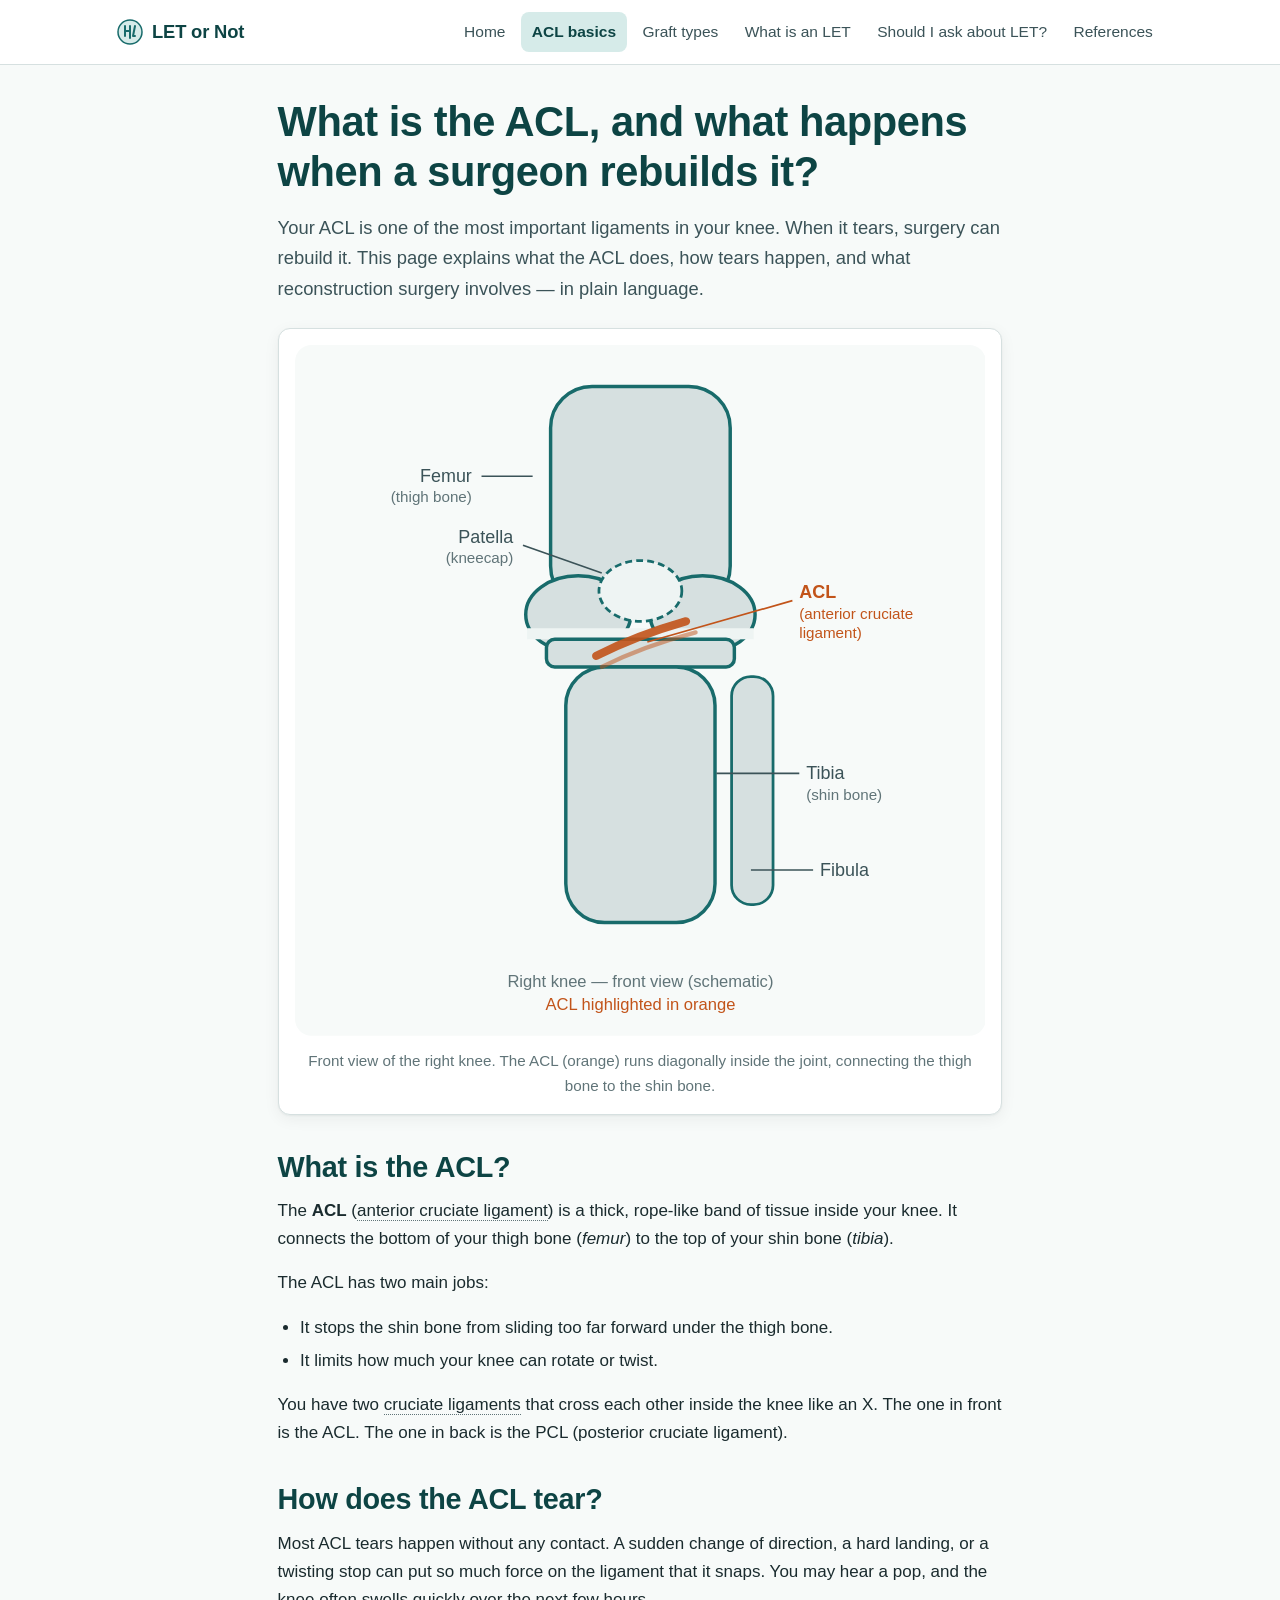
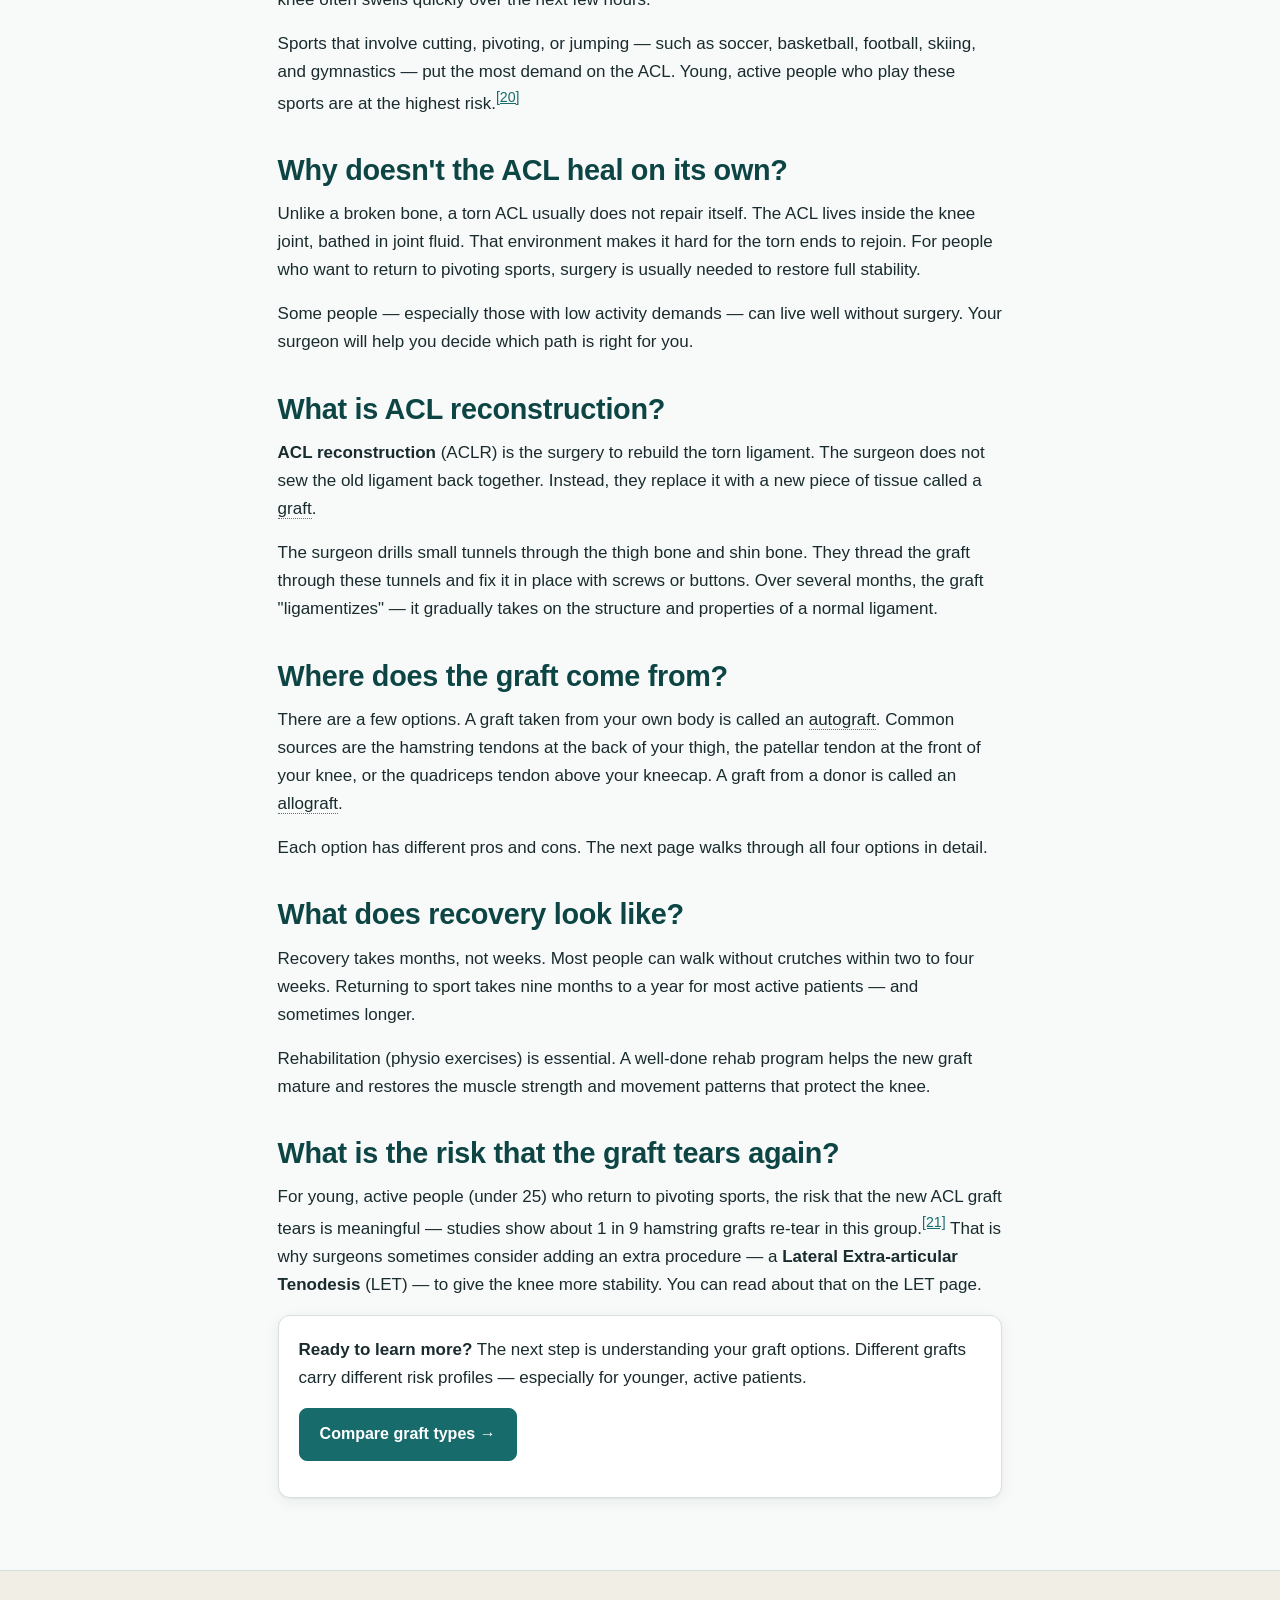
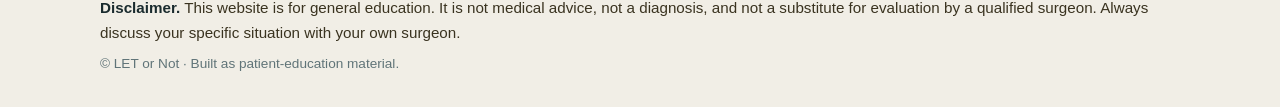
==== acl.html @ aef44593 "Initial commit: LET or Not patient-education site Static HTML/CSS/JS site that teaches patients abou" ====
<!DOCTYPE html>
<html lang="en">
<head>
  <meta charset="utf-8">
  <meta name="viewport" content="width=device-width, initial-scale=1">
  <meta name="description" content="Plain-language explanation of what the ACL is, how it tears, and what ACL reconstruction surgery involves.">
  <title>What is the ACL? · LET or Not</title>
  <link rel="stylesheet" href="assets/css/styles.css">
  <link rel="icon" href="assets/img/favicon.svg" type="image/svg+xml">
</head>
<body>
  <a href="#main" class="skip-link">Skip to main content</a>

  <header class="site-header">
    <div class="wrap">
      <a class="brand" href="index.html">
        <svg class="brand-mark" viewBox="0 0 28 28" role="img" aria-label="LET or Not logo">
          <circle cx="14" cy="14" r="12" fill="#d6ebe9" stroke="#186b6b" stroke-width="1.5"/>
          <path d="M9 8 L9 18 M9 13 L14 13 M14 8 L14 20 M19 8 L17 18 L19 18" stroke="#186b6b" stroke-width="2" stroke-linecap="round" stroke-linejoin="round" fill="none"/>
        </svg>
        LET or Not
      </a>
      <nav class="nav" aria-label="Primary">
        <a href="index.html">Home</a>
        <a href="acl.html" aria-current="page">ACL basics</a>
        <a href="grafts.html">Graft types</a>
        <a href="let.html">What is an LET</a>
        <a href="algorithm.html">Should I ask about LET?</a>
        <a href="references.html">References</a>
      </nav>
    </div>
  </header>

  <main id="main">
    <h1>What is the ACL, and what happens when a surgeon rebuilds it?</h1>
    <p class="lead">Your ACL is one of the most important ligaments in your knee. When it tears, surgery can rebuild it. This page explains what the ACL does, how tears happen, and what reconstruction surgery involves — in plain language.</p>

    <figure>
      <svg xmlns="http://www.w3.org/2000/svg" viewBox="0 0 500 500" role="img" aria-labelledby="acl-fig-title acl-fig-desc">
        <title id="acl-fig-title">Diagram of the knee joint showing the ACL</title>
        <desc id="acl-fig-desc">A schematic front view of the right knee. The femur (thigh bone) is at the top, the tibia (shin bone) at the bottom, and the patella (kneecap) in front. The ACL (anterior cruciate ligament) is highlighted in orange-rust running diagonally inside the joint.</desc>
        <rect width="500" height="500" fill="#f7faf9" rx="12"/>
        <rect x="185" y="30" width="130" height="160" rx="30" fill="#d6e0e0" stroke="#186b6b" stroke-width="2.5" stroke-linecap="round"/>
        <ellipse cx="205" cy="195" rx="38" ry="28" fill="#d6e0e0" stroke="#186b6b" stroke-width="2.5"/>
        <ellipse cx="295" cy="195" rx="38" ry="28" fill="#d6e0e0" stroke="#186b6b" stroke-width="2.5"/>
        <rect x="168" y="205" width="164" height="8" fill="#eef4f3"/>
        <rect x="182" y="213" width="136" height="20" rx="6" fill="#d6e0e0" stroke="#186b6b" stroke-width="2.5"/>
        <rect x="196" y="233" width="108" height="185" rx="28" fill="#d6e0e0" stroke="#186b6b" stroke-width="2.5"/>
        <rect x="316" y="240" width="30" height="165" rx="14" fill="#d6e0e0" stroke="#186b6b" stroke-width="2"/>
        <ellipse cx="250" cy="178" rx="30" ry="22" fill="#eef4f3" stroke="#186b6b" stroke-width="2" stroke-dasharray="5,3"/>
        <path d="M283 200 Q248 210 218 225" stroke="#c2541a" stroke-width="6" stroke-linecap="round" fill="none" opacity="0.9"/>
        <path d="M290 208 Q252 218 222 233" stroke="#c2541a" stroke-width="3" stroke-linecap="round" fill="none" opacity="0.5"/>
        <line x1="172" y1="95" x2="135" y2="95" stroke="#3b5358" stroke-width="1.2"/>
        <text x="128" y="99" font-family="sans-serif" font-size="13" fill="#3b5358" text-anchor="end">Femur</text>
        <text x="128" y="114" font-family="sans-serif" font-size="11" fill="#607478" text-anchor="end">(thigh bone)</text>
        <line x1="222" y1="165" x2="165" y2="145" stroke="#3b5358" stroke-width="1.2"/>
        <text x="158" y="143" font-family="sans-serif" font-size="13" fill="#3b5358" text-anchor="end">Patella</text>
        <text x="158" y="158" font-family="sans-serif" font-size="11" fill="#607478" text-anchor="end">(kneecap)</text>
        <line x1="255" y1="215" x2="360" y2="185" stroke="#c2541a" stroke-width="1.2"/>
        <text x="365" y="183" font-family="sans-serif" font-size="13" fill="#c2541a" text-anchor="start" font-weight="600">ACL</text>
        <text x="365" y="198" font-family="sans-serif" font-size="11" fill="#c2541a" text-anchor="start">(anterior cruciate</text>
        <text x="365" y="212" font-family="sans-serif" font-size="11" fill="#c2541a" text-anchor="start">ligament)</text>
        <line x1="305" y1="310" x2="365" y2="310" stroke="#3b5358" stroke-width="1.2"/>
        <text x="370" y="314" font-family="sans-serif" font-size="13" fill="#3b5358" text-anchor="start">Tibia</text>
        <text x="370" y="329" font-family="sans-serif" font-size="11" fill="#607478" text-anchor="start">(shin bone)</text>
        <line x1="330" y1="380" x2="375" y2="380" stroke="#3b5358" stroke-width="1.2"/>
        <text x="380" y="384" font-family="sans-serif" font-size="13" fill="#3b5358" text-anchor="start">Fibula</text>
        <text x="250" y="465" font-family="sans-serif" font-size="12" fill="#607478" text-anchor="middle">Right knee — front view (schematic)</text>
        <text x="250" y="481" font-family="sans-serif" font-size="12" fill="#c2541a" text-anchor="middle">ACL highlighted in orange</text>
      </svg>
      <figcaption>Front view of the right knee. The ACL (orange) runs diagonally inside the joint, connecting the thigh bone to the shin bone.</figcaption>
    </figure>

    <h2>What is the ACL?</h2>
    <p>The <strong>ACL</strong> (<span class="term" title="anterior cruciate ligament — a strong band of tissue inside your knee">anterior cruciate ligament</span>) is a thick, rope-like band of tissue inside your knee. It connects the bottom of your thigh bone (<em>femur</em>) to the top of your shin bone (<em>tibia</em>).</p>
    <p>The ACL has two main jobs:</p>
    <ul>
      <li>It stops the shin bone from sliding too far forward under the thigh bone.</li>
      <li>It limits how much your knee can rotate or twist.</li>
    </ul>
    <p>You have two <span class="term" title="cruciate means 'cross-shaped' — the ACL and PCL cross each other inside the knee">cruciate ligaments</span> that cross each other inside the knee like an X. The one in front is the ACL. The one in back is the PCL (posterior cruciate ligament).</p>

    <h2>How does the ACL tear?</h2>
    <p>Most ACL tears happen without any contact. A sudden change of direction, a hard landing, or a twisting stop can put so much force on the ligament that it snaps. You may hear a pop, and the knee often swells quickly over the next few hours.</p>
    <p>Sports that involve cutting, pivoting, or jumping — such as soccer, basketball, football, skiing, and gymnastics — put the most demand on the ACL. Young, active people who play these sports are at the highest risk.<sup><a href="references.html#ref-20">[20]</a></sup></p>

    <h2>Why doesn't the ACL heal on its own?</h2>
    <p>Unlike a broken bone, a torn ACL usually does not repair itself. The ACL lives inside the knee joint, bathed in joint fluid. That environment makes it hard for the torn ends to rejoin. For people who want to return to pivoting sports, surgery is usually needed to restore full stability.</p>
    <p>Some people — especially those with low activity demands — can live well without surgery. Your surgeon will help you decide which path is right for you.</p>

    <h2>What is ACL reconstruction?</h2>
    <p><strong>ACL reconstruction</strong> (ACLR) is the surgery to rebuild the torn ligament. The surgeon does not sew the old ligament back together. Instead, they replace it with a new piece of tissue called a <span class="term" title="graft — the replacement tissue used to rebuild the ACL">graft</span>.</p>
    <p>The surgeon drills small tunnels through the thigh bone and shin bone. They thread the graft through these tunnels and fix it in place with screws or buttons. Over several months, the graft "ligamentizes" — it gradually takes on the structure and properties of a normal ligament.</p>

    <h2>Where does the graft come from?</h2>
    <p>There are a few options. A graft taken from your own body is called an <span class="term" title="autograft — graft tissue taken from your own body">autograft</span>. Common sources are the hamstring tendons at the back of your thigh, the patellar tendon at the front of your knee, or the quadriceps tendon above your kneecap. A graft from a donor is called an <span class="term" title="allograft — graft tissue from a tissue donor bank">allograft</span>.</p>
    <p>Each option has different pros and cons. The next page walks through all four options in detail.</p>

    <h2>What does recovery look like?</h2>
    <p>Recovery takes months, not weeks. Most people can walk without crutches within two to four weeks. Returning to sport takes nine months to a year for most active patients — and sometimes longer.</p>
    <p>Rehabilitation (physio exercises) is essential. A well-done rehab program helps the new graft mature and restores the muscle strength and movement patterns that protect the knee.</p>

    <h2>What is the risk that the graft tears again?</h2>
    <p>For young, active people (under 25) who return to pivoting sports, the risk that the new ACL graft tears is meaningful — studies show about 1 in 9 hamstring grafts re-tear in this group.<sup><a href="references.html#ref-21">[21]</a></sup> That is why surgeons sometimes consider adding an extra procedure — a <strong>Lateral Extra-articular Tenodesis</strong> (LET) — to give the knee more stability. You can read about that on the LET page.</p>

    <div class="card">
      <p><strong>Ready to learn more?</strong> The next step is understanding your graft options. Different grafts carry different risk profiles — especially for younger, active patients.</p>
      <p><a class="btn" href="grafts.html">Compare graft types &rarr;</a></p>
    </div>
  </main>

  <footer class="site-footer">
    <div class="wrap">
      <p><strong>Disclaimer.</strong> This website is for general education. It is not medical advice, not a diagnosis, and not a substitute for evaluation by a qualified surgeon. Always discuss your specific situation with your own surgeon.</p>
      <p class="small">&copy; LET or Not &middot; Built as patient-education material.</p>
    </div>
  </footer>
</body>
</html>
---- assets/css/styles.css ----
/* LET or Not — patient education site
   Calm, trustworthy, accessible, mobile-first.
   No external fonts or assets. WCAG 2.1 AA contrast. */

:root {
  --c-bg: #f7faf9;
  --c-surface: #ffffff;
  --c-surface-2: #eef4f3;
  --c-ink: #1a2b2e;
  --c-ink-2: #3b5358;
  --c-muted: #607478;
  --c-line: #d6e0e0;
  --c-brand: #186b6b;        /* deep teal */
  --c-brand-ink: #0d4444;
  --c-brand-soft: #d6ebe9;
  --c-accent: #c2541a;       /* warm rust for hand-raised highlights */
  --c-accent-soft: #fbe6d6;
  --c-up: #186b6b;           /* "pushed toward LET" */
  --c-down: #6b6b6b;         /* neutral push back */
  --c-warn-bg: #fff6e0;
  --c-warn-ink: #4a3500;
  --c-disclaimer-bg: #f1eee6;
  --c-disclaimer-ink: #3a3320;

  --radius: 12px;
  --radius-sm: 8px;
  --shadow: 0 1px 2px rgba(20, 35, 40, 0.05), 0 4px 16px rgba(20, 35, 40, 0.06);

  --maxw: 760px;
  --maxw-wide: 1080px;

  --fs-1: clamp(1.85rem, 2.2vw + 1.2rem, 2.6rem);
  --fs-2: clamp(1.4rem, 1.2vw + 1rem, 1.8rem);
  --fs-3: 1.2rem;
  --fs-body: 1.0625rem; /* ~17px */
  --lh-body: 1.65;
}

* { box-sizing: border-box; }

html { scroll-behavior: smooth; }

body {
  margin: 0;
  font-family: -apple-system, BlinkMacSystemFont, "Segoe UI", Roboto, "Helvetica Neue",
    Arial, sans-serif;
  font-size: var(--fs-body);
  line-height: var(--lh-body);
  color: var(--c-ink);
  background: var(--c-bg);
  -webkit-font-smoothing: antialiased;
  -moz-osx-font-smoothing: grayscale;
}

/* Skip link */
.skip-link {
  position: absolute;
  left: -9999px;
  top: 0;
  background: var(--c-brand);
  color: white;
  padding: 0.6rem 1rem;
  border-radius: 0 0 var(--radius-sm) var(--radius-sm);
  z-index: 1000;
}
.skip-link:focus { left: 0; }

/* Header / nav */
.site-header {
  background: var(--c-surface);
  border-bottom: 1px solid var(--c-line);
  position: sticky;
  top: 0;
  z-index: 50;
}
.site-header .wrap {
  max-width: var(--maxw-wide);
  margin: 0 auto;
  padding: 0.75rem 1rem;
  display: flex;
  flex-wrap: wrap;
  gap: 1rem;
  align-items: center;
  justify-content: space-between;
}
.brand {
  font-weight: 700;
  color: var(--c-brand-ink);
  font-size: 1.15rem;
  text-decoration: none;
  letter-spacing: -0.01em;
  display: inline-flex;
  align-items: center;
  gap: 0.5rem;
}
.brand-mark {
  width: 28px;
  height: 28px;
  flex: 0 0 28px;
}
.nav {
  display: flex;
  gap: 0.25rem;
  flex-wrap: wrap;
}
.nav a {
  text-decoration: none;
  color: var(--c-ink-2);
  padding: 0.45rem 0.7rem;
  border-radius: var(--radius-sm);
  font-size: 0.97rem;
}
.nav a:hover, .nav a:focus-visible {
  background: var(--c-brand-soft);
  color: var(--c-brand-ink);
}
.nav a[aria-current="page"] {
  color: var(--c-brand-ink);
  background: var(--c-brand-soft);
  font-weight: 600;
}

/* Main / pages */
main {
  max-width: var(--maxw);
  margin: 0 auto;
  padding: 2rem 1.1rem 3.5rem;
}
main.wide { max-width: var(--maxw-wide); }

h1, h2, h3 {
  color: var(--c-brand-ink);
  line-height: 1.2;
  letter-spacing: -0.01em;
}
h1 { font-size: var(--fs-1); margin: 0 0 1rem; }
h2 { font-size: var(--fs-2); margin: 2.2rem 0 0.8rem; }
h3 { font-size: var(--fs-3); margin: 1.6rem 0 0.6rem; }

p { margin: 0 0 1rem; }
ul, ol { padding-left: 1.4rem; margin: 0 0 1rem; }
li { margin: 0.35rem 0; }
a { color: var(--c-brand); }
a:hover { color: var(--c-brand-ink); }
strong { color: var(--c-ink); }

/* Lead paragraph */
.lead {
  font-size: 1.15rem;
  color: var(--c-ink-2);
}

/* Hero (home) */
.hero {
  background: linear-gradient(180deg, var(--c-brand-soft) 0%, var(--c-bg) 100%);
  padding: 3rem 1rem 2.5rem;
  text-align: left;
}
.hero .wrap {
  max-width: var(--maxw);
  margin: 0 auto;
  display: grid;
  gap: 1.5rem;
  grid-template-columns: 1fr;
  align-items: center;
}
@media (min-width: 720px) {
  .hero .wrap { grid-template-columns: 1.4fr 1fr; gap: 2.5rem; }
}
.hero h1 { margin-top: 0; }
.hero-visual {
  background: var(--c-surface);
  border-radius: var(--radius);
  padding: 1rem;
  box-shadow: var(--shadow);
}
.hero-visual svg { width: 100%; height: auto; display: block; }

/* Cards */
.card {
  background: var(--c-surface);
  border: 1px solid var(--c-line);
  border-radius: var(--radius);
  padding: 1.25rem 1.25rem;
  box-shadow: var(--shadow);
  margin: 1rem 0;
}
.card h2:first-child, .card h3:first-child { margin-top: 0; }

.card-grid {
  display: grid;
  gap: 1rem;
  grid-template-columns: 1fr;
  margin: 1rem 0 1.5rem;
}
@media (min-width: 640px) {
  .card-grid { grid-template-columns: 1fr 1fr; }
}
@media (min-width: 900px) {
  .card-grid.three { grid-template-columns: repeat(3, 1fr); }
}

.card-link {
  display: block;
  text-decoration: none;
  color: inherit;
}
.card-link:hover .card,
.card-link:focus-visible .card {
  border-color: var(--c-brand);
  box-shadow: 0 1px 2px rgba(20, 35, 40, 0.05), 0 6px 22px rgba(24, 107, 107, 0.18);
  transform: translateY(-1px);
}
.card-link .card { transition: box-shadow 0.18s ease, transform 0.18s ease, border-color 0.18s ease; }
.card-link .card-cta {
  color: var(--c-brand);
  font-weight: 600;
  margin-top: 0.5rem;
  display: inline-flex;
  align-items: center;
  gap: 0.3rem;
}

/* Buttons */
.btn {
  display: inline-block;
  background: var(--c-brand);
  color: white;
  text-decoration: none;
  padding: 0.75rem 1.25rem;
  border-radius: var(--radius-sm);
  font-weight: 600;
  font-size: 1rem;
  border: 1px solid var(--c-brand);
  cursor: pointer;
  transition: background 0.15s, transform 0.05s;
}
.btn:hover, .btn:focus-visible {
  background: var(--c-brand-ink);
  border-color: var(--c-brand-ink);
  color: white;
}
.btn:active { transform: translateY(1px); }
.btn.large { font-size: 1.08rem; padding: 0.9rem 1.5rem; }
.btn.secondary {
  background: var(--c-surface);
  color: var(--c-brand-ink);
  border: 1px solid var(--c-brand);
}
.btn.secondary:hover, .btn.secondary:focus-visible {
  background: var(--c-brand-soft);
  color: var(--c-brand-ink);
}

/* Algorithm quiz */
.quiz-progress {
  font-size: 0.95rem;
  color: var(--c-muted);
  margin: 0 0 1rem;
}
.quiz-progress-bar {
  background: var(--c-surface-2);
  height: 8px;
  border-radius: 999px;
  overflow: hidden;
  margin-bottom: 1rem;
}
.quiz-progress-bar > span {
  display: block;
  height: 100%;
  background: var(--c-brand);
  transition: width 0.25s ease;
}
.question {
  background: var(--c-surface);
  border: 1px solid var(--c-line);
  border-radius: var(--radius);
  padding: 1.5rem 1.25rem;
  box-shadow: var(--shadow);
}
.question h2 {
  margin-top: 0;
  font-size: 1.25rem;
  color: var(--c-ink);
}
.options {
  display: flex;
  flex-direction: column;
  gap: 0.55rem;
  margin: 1rem 0 0;
  list-style: none;
  padding: 0;
}
.option {
  display: flex;
  align-items: flex-start;
  gap: 0.75rem;
  border: 1.5px solid var(--c-line);
  border-radius: var(--radius-sm);
  padding: 0.85rem 1rem;
  cursor: pointer;
  background: var(--c-surface);
  transition: border-color 0.15s, background 0.15s;
}
.option:hover { border-color: var(--c-brand); background: var(--c-brand-soft); }
.option input { margin-top: 0.25rem; accent-color: var(--c-brand); }
.option.dontknow {
  border-style: dashed;
  color: var(--c-ink-2);
}
.quiz-actions {
  display: flex;
  gap: 0.75rem;
  margin-top: 1.25rem;
  flex-wrap: wrap;
}
.quiz-actions .btn[disabled] {
  background: var(--c-line);
  border-color: var(--c-line);
  color: var(--c-muted);
  cursor: not-allowed;
}

/* Result page */
.result-bucket {
  border-radius: var(--radius);
  padding: 1.5rem;
  margin: 1rem 0;
  border: 1px solid var(--c-line);
  background: var(--c-surface);
  box-shadow: var(--shadow);
}
.result-bucket .tag {
  display: inline-block;
  font-size: 0.85rem;
  font-weight: 700;
  letter-spacing: 0.04em;
  text-transform: uppercase;
  padding: 0.25rem 0.6rem;
  border-radius: 999px;
  margin-bottom: 0.5rem;
}
.result-bucket.high { background: linear-gradient(180deg, var(--c-brand-soft), var(--c-surface)); border-color: var(--c-brand); }
.result-bucket.high .tag { background: var(--c-brand); color: white; }
.result-bucket.middle { background: var(--c-warn-bg); border-color: #d8b76a; }
.result-bucket.middle .tag { background: #b08527; color: white; }
.result-bucket.low { background: var(--c-surface-2); }
.result-bucket.low .tag { background: var(--c-muted); color: white; }
.result-bucket h2 { color: var(--c-ink); margin: 0.25rem 0 0.6rem; }

.factor-list {
  list-style: none;
  padding: 0;
  margin: 0.5rem 0 0;
}
.factor-list li {
  border-left: 3px solid var(--c-line);
  padding: 0.45rem 0 0.45rem 0.9rem;
  margin: 0.35rem 0;
}
.factor-list.up li { border-left-color: var(--c-brand); }
.factor-list.down li { border-left-color: var(--c-line); color: var(--c-ink-2); }
.factor-list .qtext { display: block; font-weight: 600; color: var(--c-ink); }
.factor-list .atext { display: block; font-size: 0.95rem; color: var(--c-ink-2); }

.uncertainty-callout {
  background: var(--c-warn-bg);
  border: 1px solid #d8b76a;
  border-radius: var(--radius);
  padding: 1rem 1.1rem;
  color: var(--c-warn-ink);
  margin: 1rem 0;
}
.uncertainty-callout strong { color: var(--c-warn-ink); }

.next-steps {
  background: var(--c-brand-soft);
  border-radius: var(--radius);
  padding: 1rem 1.1rem;
  margin: 1rem 0;
}
.next-steps h3 { margin-top: 0; }

/* Diagrams + figures */
figure {
  margin: 1.5rem 0;
  background: var(--c-surface);
  border: 1px solid var(--c-line);
  border-radius: var(--radius);
  padding: 1rem;
  box-shadow: var(--shadow);
}
figure svg { display: block; width: 100%; height: auto; }
figcaption {
  font-size: 0.95rem;
  color: var(--c-muted);
  margin-top: 0.75rem;
  text-align: center;
}

/* Comparison table (graft types) */
.compare {
  width: 100%;
  border-collapse: collapse;
  margin: 1rem 0;
  font-size: 0.97rem;
}
.compare th, .compare td {
  text-align: left;
  padding: 0.7rem 0.6rem;
  border-bottom: 1px solid var(--c-line);
  vertical-align: top;
}
.compare th {
  background: var(--c-surface-2);
  color: var(--c-ink);
  font-weight: 600;
}
.compare tr:last-child td { border-bottom: none; }
@media (max-width: 600px) {
  .compare, .compare thead, .compare tbody, .compare tr, .compare th, .compare td { display: block; width: 100%; }
  .compare thead { display: none; }
  .compare tr {
    background: var(--c-surface);
    border: 1px solid var(--c-line);
    border-radius: var(--radius-sm);
    padding: 0.5rem;
    margin: 0.6rem 0;
  }
  .compare td { border-bottom: 1px dashed var(--c-line); padding: 0.5rem 0.4rem; }
  .compare td:last-child { border-bottom: none; }
  .compare td::before {
    content: attr(data-label);
    display: block;
    font-weight: 600;
    color: var(--c-muted);
    font-size: 0.85rem;
    margin-bottom: 0.15rem;
  }
}

/* Glossary inline term */
.term {
  border-bottom: 1px dotted var(--c-muted);
  cursor: help;
}

/* References list */
.refs {
  list-style: none;
  padding: 0;
  counter-reset: ref;
}
.refs li {
  counter-increment: ref;
  margin: 0.85rem 0;
  padding-left: 2.4rem;
  position: relative;
  font-size: 0.96rem;
}
.refs li::before {
  content: counter(ref) ".";
  position: absolute;
  left: 0;
  top: 0;
  width: 2rem;
  text-align: right;
  font-weight: 700;
  color: var(--c-brand);
}
.refs a { word-break: break-word; }

/* Footer (disclaimer) */
.site-footer {
  background: var(--c-disclaimer-bg);
  color: var(--c-disclaimer-ink);
  padding: 1.5rem 1rem;
  border-top: 1px solid var(--c-line);
  font-size: 0.95rem;
}
.site-footer .wrap {
  max-width: var(--maxw-wide);
  margin: 0 auto;
}
.site-footer p { margin: 0 0 0.5rem; }
.site-footer .small {
  color: var(--c-muted);
  font-size: 0.85rem;
}

/* Utility */
.center { text-align: center; }
.muted { color: var(--c-muted); }
.cta-row { display: flex; gap: 0.75rem; flex-wrap: wrap; margin-top: 1rem; }

/* Focus styles for all interactive elements */
a:focus-visible, button:focus-visible, input:focus-visible, .option:focus-within {
  outline: 3px solid var(--c-brand);
  outline-offset: 2px;
}

/* Reduce motion */
@media (prefers-reduced-motion: reduce) {
  *, *::before, *::after { transition: none !important; animation: none !important; }
  html { scroll-behavior: auto; }
}

/* Print: friendly result print */
@media print {
  .site-header, .quiz-actions, .nav { display: none !important; }
  body { background: white; }
  .card, .result-bucket, figure { box-shadow: none; }
}
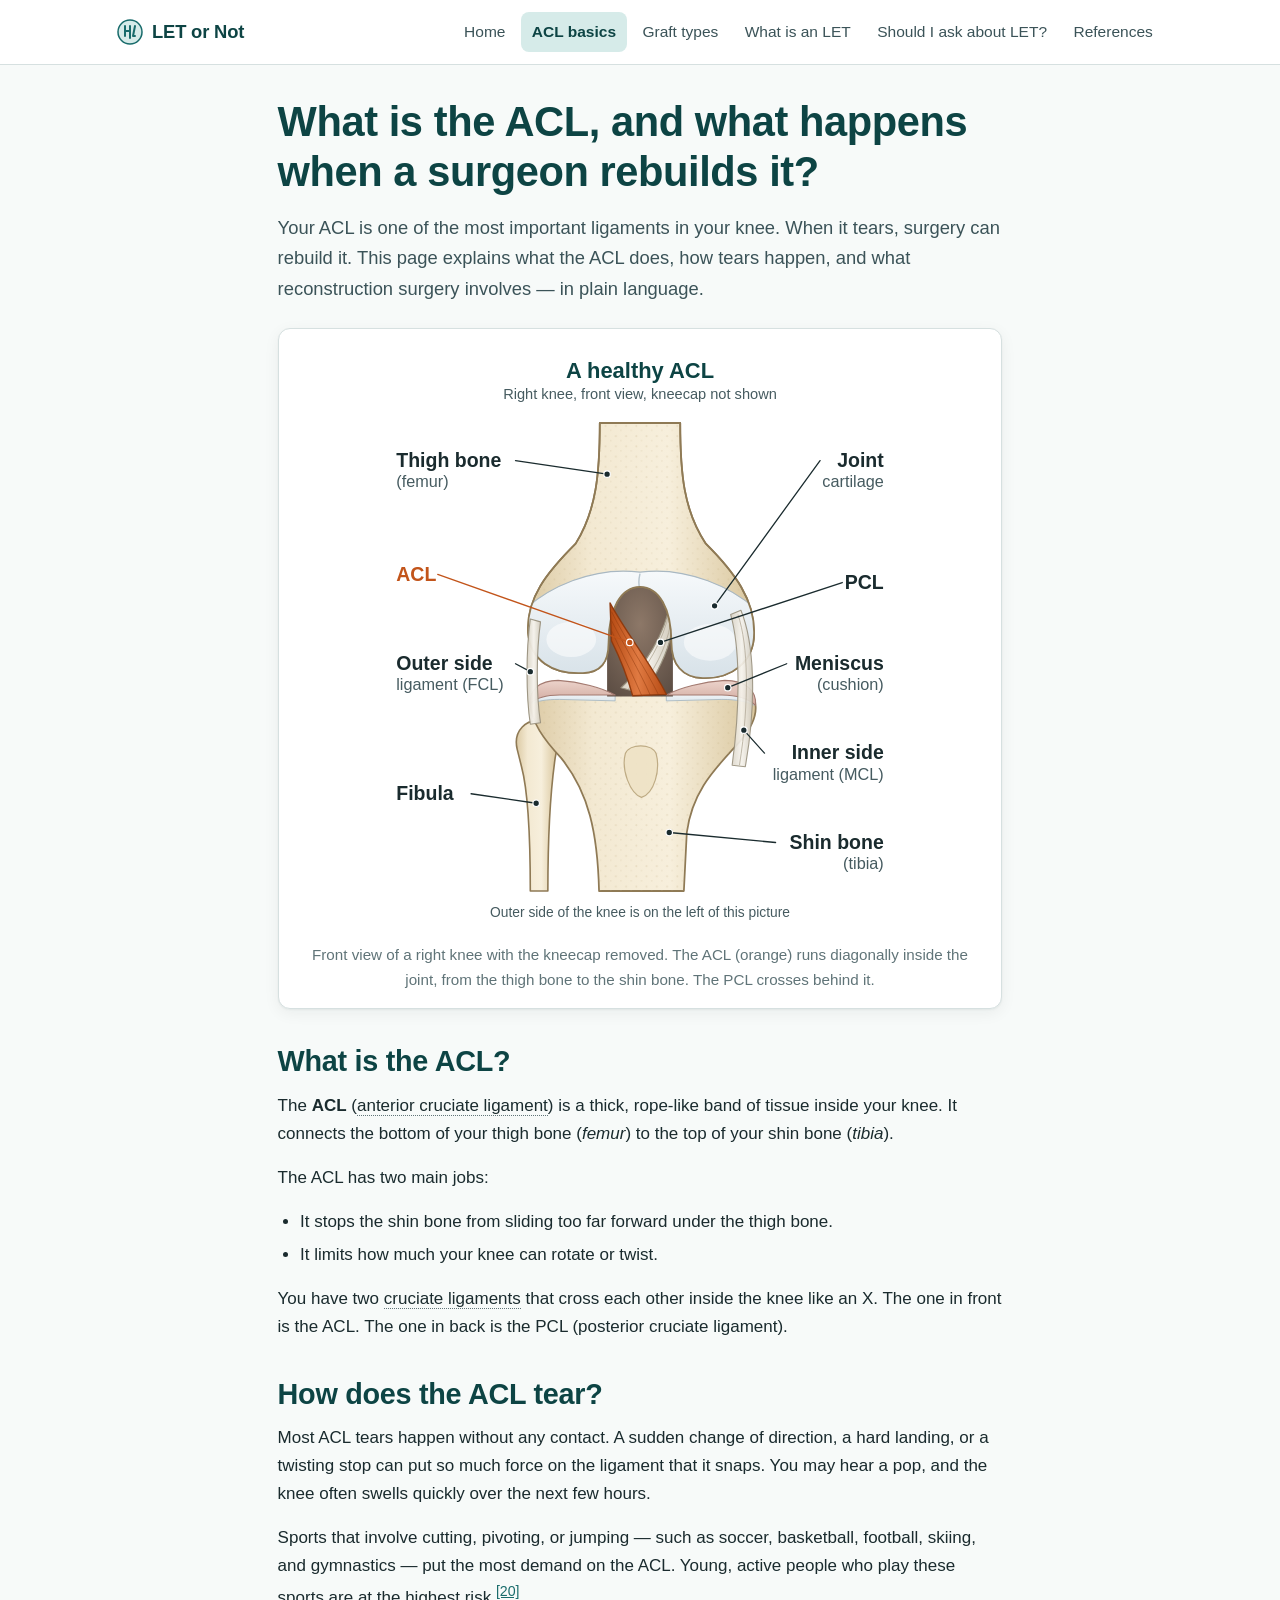
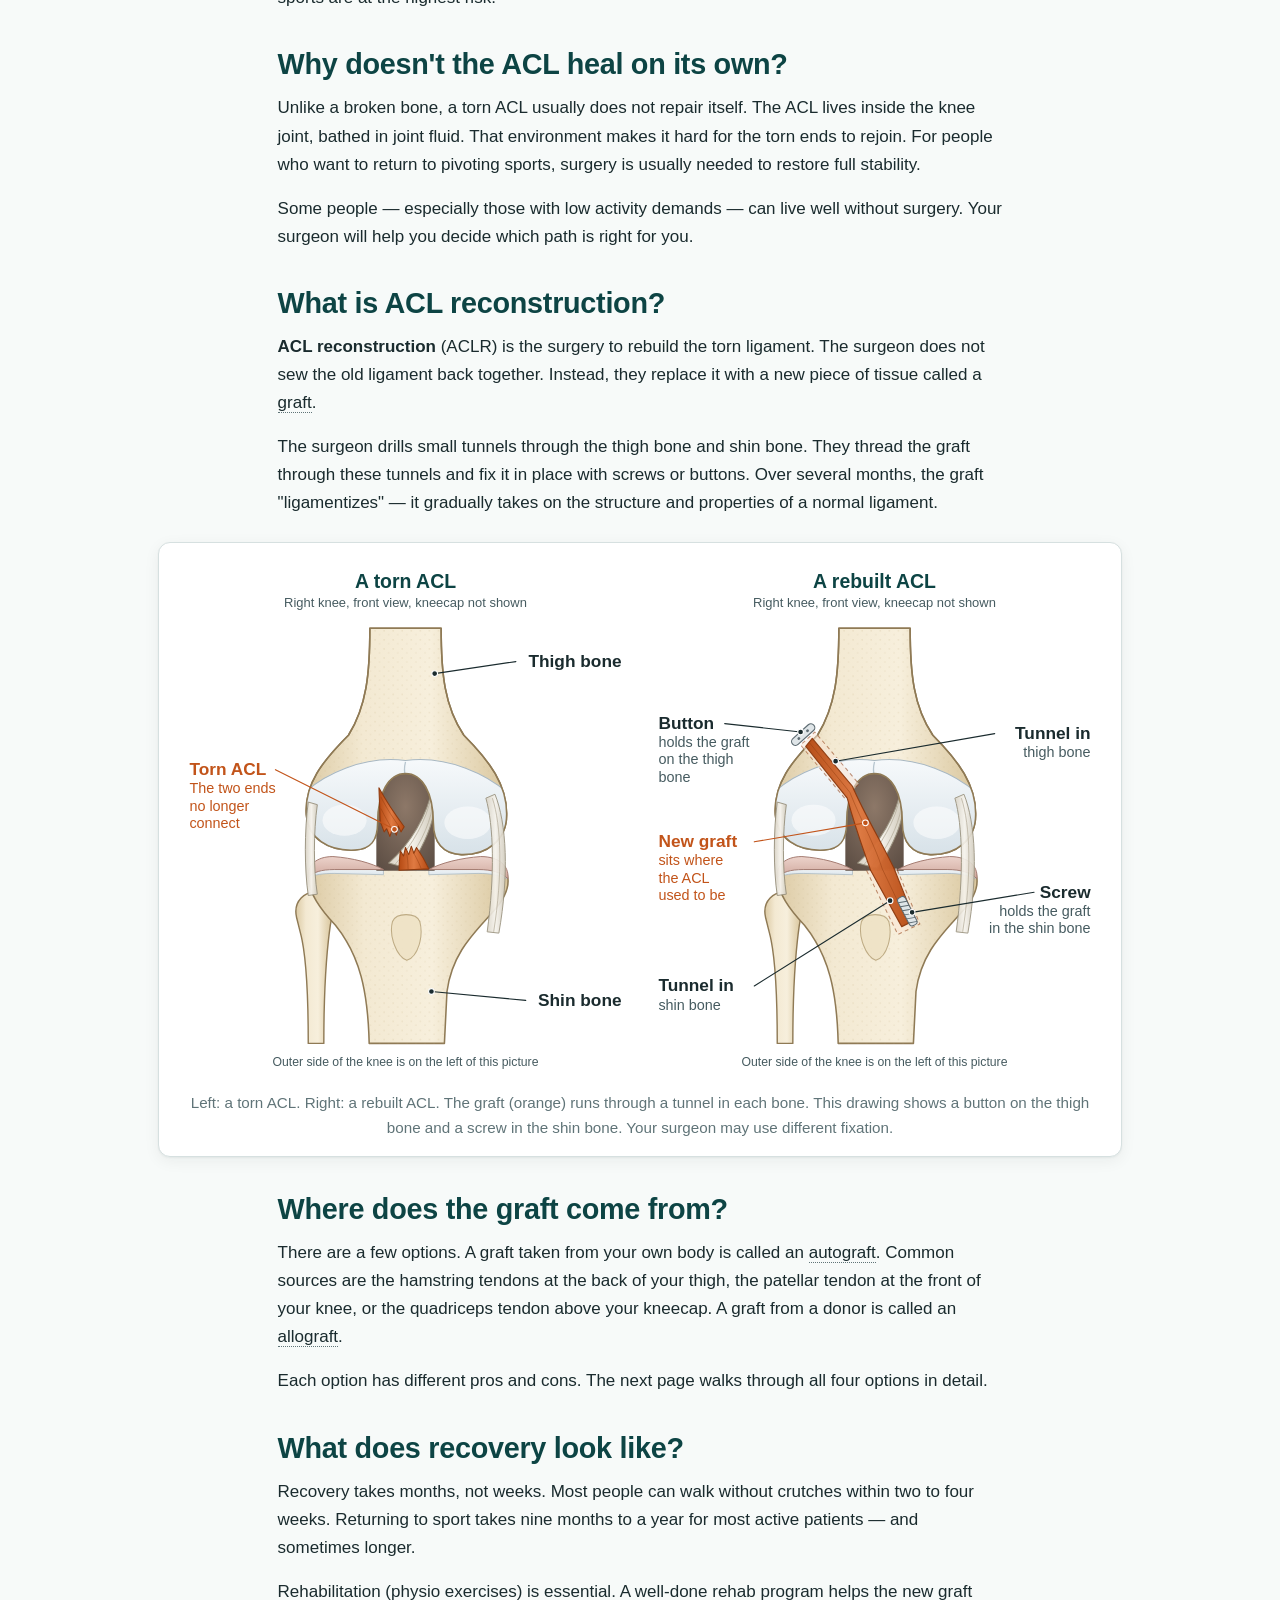
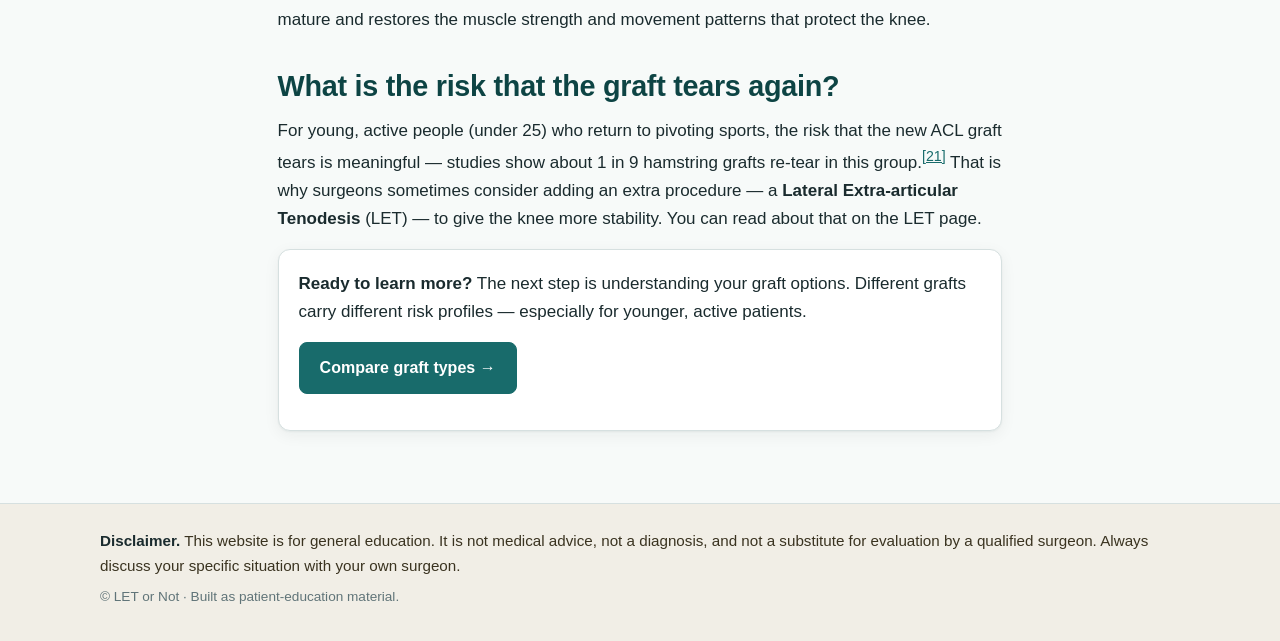
==== commit 1b23b3d1: "Replace shape-based diagrams with anatomic illustrations Redraw the ACL, graft-type and LET figures " ====
--- a/acl.html
+++ b/acl.html
@@ -35,40 +35,10 @@
     <h1>What is the ACL, and what happens when a surgeon rebuilds it?</h1>
     <p class="lead">Your ACL is one of the most important ligaments in your knee. When it tears, surgery can rebuild it. This page explains what the ACL does, how tears happen, and what reconstruction surgery involves — in plain language.</p>
 
-    <figure>
-      <svg xmlns="http://www.w3.org/2000/svg" viewBox="0 0 500 500" role="img" aria-labelledby="acl-fig-title acl-fig-desc">
-        <title id="acl-fig-title">Diagram of the knee joint showing the ACL</title>
-        <desc id="acl-fig-desc">A schematic front view of the right knee. The femur (thigh bone) is at the top, the tibia (shin bone) at the bottom, and the patella (kneecap) in front. The ACL (anterior cruciate ligament) is highlighted in orange-rust running diagonally inside the joint.</desc>
-        <rect width="500" height="500" fill="#f7faf9" rx="12"/>
-        <rect x="185" y="30" width="130" height="160" rx="30" fill="#d6e0e0" stroke="#186b6b" stroke-width="2.5" stroke-linecap="round"/>
-        <ellipse cx="205" cy="195" rx="38" ry="28" fill="#d6e0e0" stroke="#186b6b" stroke-width="2.5"/>
-        <ellipse cx="295" cy="195" rx="38" ry="28" fill="#d6e0e0" stroke="#186b6b" stroke-width="2.5"/>
-        <rect x="168" y="205" width="164" height="8" fill="#eef4f3"/>
-        <rect x="182" y="213" width="136" height="20" rx="6" fill="#d6e0e0" stroke="#186b6b" stroke-width="2.5"/>
-        <rect x="196" y="233" width="108" height="185" rx="28" fill="#d6e0e0" stroke="#186b6b" stroke-width="2.5"/>
-        <rect x="316" y="240" width="30" height="165" rx="14" fill="#d6e0e0" stroke="#186b6b" stroke-width="2"/>
-        <ellipse cx="250" cy="178" rx="30" ry="22" fill="#eef4f3" stroke="#186b6b" stroke-width="2" stroke-dasharray="5,3"/>
-        <path d="M283 200 Q248 210 218 225" stroke="#c2541a" stroke-width="6" stroke-linecap="round" fill="none" opacity="0.9"/>
-        <path d="M290 208 Q252 218 222 233" stroke="#c2541a" stroke-width="3" stroke-linecap="round" fill="none" opacity="0.5"/>
-        <line x1="172" y1="95" x2="135" y2="95" stroke="#3b5358" stroke-width="1.2"/>
-        <text x="128" y="99" font-family="sans-serif" font-size="13" fill="#3b5358" text-anchor="end">Femur</text>
-        <text x="128" y="114" font-family="sans-serif" font-size="11" fill="#607478" text-anchor="end">(thigh bone)</text>
-        <line x1="222" y1="165" x2="165" y2="145" stroke="#3b5358" stroke-width="1.2"/>
-        <text x="158" y="143" font-family="sans-serif" font-size="13" fill="#3b5358" text-anchor="end">Patella</text>
-        <text x="158" y="158" font-family="sans-serif" font-size="11" fill="#607478" text-anchor="end">(kneecap)</text>
-        <line x1="255" y1="215" x2="360" y2="185" stroke="#c2541a" stroke-width="1.2"/>
-        <text x="365" y="183" font-family="sans-serif" font-size="13" fill="#c2541a" text-anchor="start" font-weight="600">ACL</text>
-        <text x="365" y="198" font-family="sans-serif" font-size="11" fill="#c2541a" text-anchor="start">(anterior cruciate</text>
-        <text x="365" y="212" font-family="sans-serif" font-size="11" fill="#c2541a" text-anchor="start">ligament)</text>
-        <line x1="305" y1="310" x2="365" y2="310" stroke="#3b5358" stroke-width="1.2"/>
-        <text x="370" y="314" font-family="sans-serif" font-size="13" fill="#3b5358" text-anchor="start">Tibia</text>
-        <text x="370" y="329" font-family="sans-serif" font-size="11" fill="#607478" text-anchor="start">(shin bone)</text>
-        <line x1="330" y1="380" x2="375" y2="380" stroke="#3b5358" stroke-width="1.2"/>
-        <text x="380" y="384" font-family="sans-serif" font-size="13" fill="#3b5358" text-anchor="start">Fibula</text>
-        <text x="250" y="465" font-family="sans-serif" font-size="12" fill="#607478" text-anchor="middle">Right knee — front view (schematic)</text>
-        <text x="250" y="481" font-family="sans-serif" font-size="12" fill="#c2541a" text-anchor="middle">ACL highlighted in orange</text>
-      </svg>
-      <figcaption>Front view of the right knee. The ACL (orange) runs diagonally inside the joint, connecting the thigh bone to the shin bone.</figcaption>
+    <figure class="figure-narrow">
+      <img src="assets/img/acl-healthy.svg" width="640" height="720"
+           alt="Front view of a right knee, slightly bent, with the kneecap removed so the inside of the joint can be seen. The thigh bone (femur) is at the top; the shin bone (tibia) and the thinner fibula are below. In the gap between the two rounded ends of the thigh bone, the ACL is shown in orange. It runs diagonally from the outer side of the thigh bone down to the front of the shin bone. The PCL crosses behind it. A meniscus cushion sits on each side of the joint, and a side ligament runs down each side of the knee.">
+      <figcaption>Front view of a right knee with the kneecap removed. The ACL (orange) runs diagonally inside the joint, from the thigh bone to the shin bone. The PCL crosses behind it.</figcaption>
     </figure>
 
     <h2>What is the ACL?</h2>
@@ -91,6 +61,16 @@
     <h2>What is ACL reconstruction?</h2>
     <p><strong>ACL reconstruction</strong> (ACLR) is the surgery to rebuild the torn ligament. The surgeon does not sew the old ligament back together. Instead, they replace it with a new piece of tissue called a <span class="term" title="graft — the replacement tissue used to rebuild the ACL">graft</span>.</p>
     <p>The surgeon drills small tunnels through the thigh bone and shin bone. They thread the graft through these tunnels and fix it in place with screws or buttons. Over several months, the graft "ligamentizes" — it gradually takes on the structure and properties of a normal ligament.</p>
+
+    <figure class="figure-wide">
+      <div class="figure-pair">
+        <img src="assets/img/acl-torn.svg" width="640" height="720" loading="lazy"
+             alt="The same front view of a right knee with a torn ACL. The ligament is torn in the middle, leaving one frayed orange stump on the thigh bone and another on the shin bone. The two ends no longer connect.">
+        <img src="assets/img/acl-rebuilt.svg" width="640" height="720" loading="lazy"
+             alt="The same front view after ACL reconstruction. A new graft, shown in orange, passes through a tunnel in the thigh bone, crosses the joint where the old ACL was, and continues into a tunnel in the shin bone. A small button holds the graft on the outer surface of the thigh bone, and a screw holds it in the shin bone tunnel.">
+      </div>
+      <figcaption>Left: a torn ACL. Right: a rebuilt ACL. The graft (orange) runs through a tunnel in each bone. This drawing shows a button on the thigh bone and a screw in the shin bone. Your surgeon may use different fixation.</figcaption>
+    </figure>
 
     <h2>Where does the graft come from?</h2>
     <p>There are a few options. A graft taken from your own body is called an <span class="term" title="autograft — graft tissue taken from your own body">autograft</span>. Common sources are the hamstring tendons at the back of your thigh, the patellar tendon at the front of your knee, or the quadriceps tendon above your kneecap. A graft from a donor is called an <span class="term" title="allograft — graft tissue from a tissue donor bank">allograft</span>.</p>
--- a/assets/css/styles.css
+++ b/assets/css/styles.css
@@ -174,7 +174,8 @@
   padding: 1rem;
   box-shadow: var(--shadow);
 }
-.hero-visual svg { width: 100%; height: auto; display: block; }
+.hero-visual svg,
+.hero-visual img { width: 100%; height: auto; display: block; border-radius: var(--radius-sm); }
 
 /* Cards */
 .card {
@@ -390,7 +391,16 @@
   padding: 1rem;
   box-shadow: var(--shadow);
 }
-figure svg { display: block; width: 100%; height: auto; }
+figure svg, figure img { display: block; width: 100%; height: auto; }
+figure.figure-narrow img { max-width: 520px; margin: 0 auto; }
+figure.figure-graft { padding: 0.5rem 1rem 0.75rem; }
+figure.figure-graft img { max-width: 480px; margin: 0 auto; }
+.figure-pair { display: grid; grid-template-columns: 1fr; gap: 0.5rem; }
+.figure-pair img { max-width: 520px; margin: 0 auto; }
+@media (min-width: 1100px) {
+  figure.figure-wide { margin-left: -120px; margin-right: -120px; }
+  .figure-pair { grid-template-columns: 1fr 1fr; }
+}
 figcaption {
   font-size: 0.95rem;
   color: var(--c-muted);
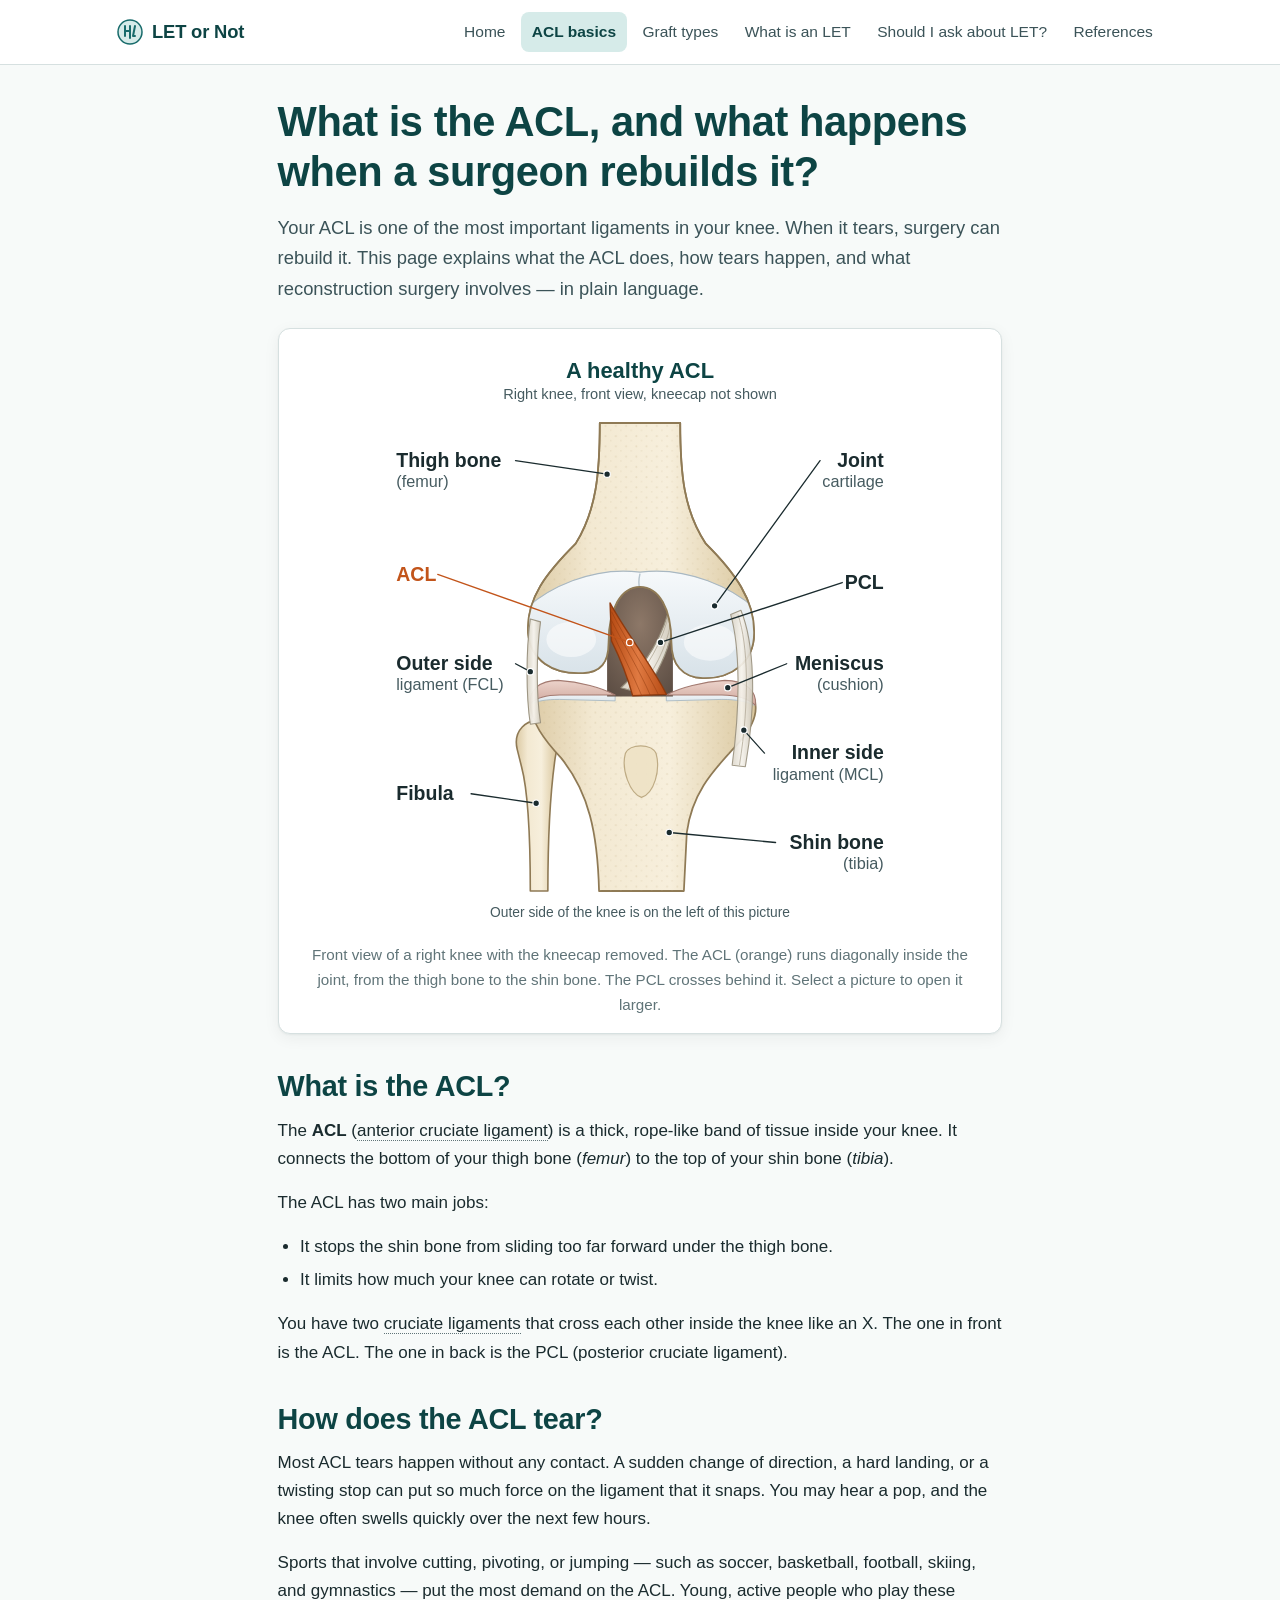
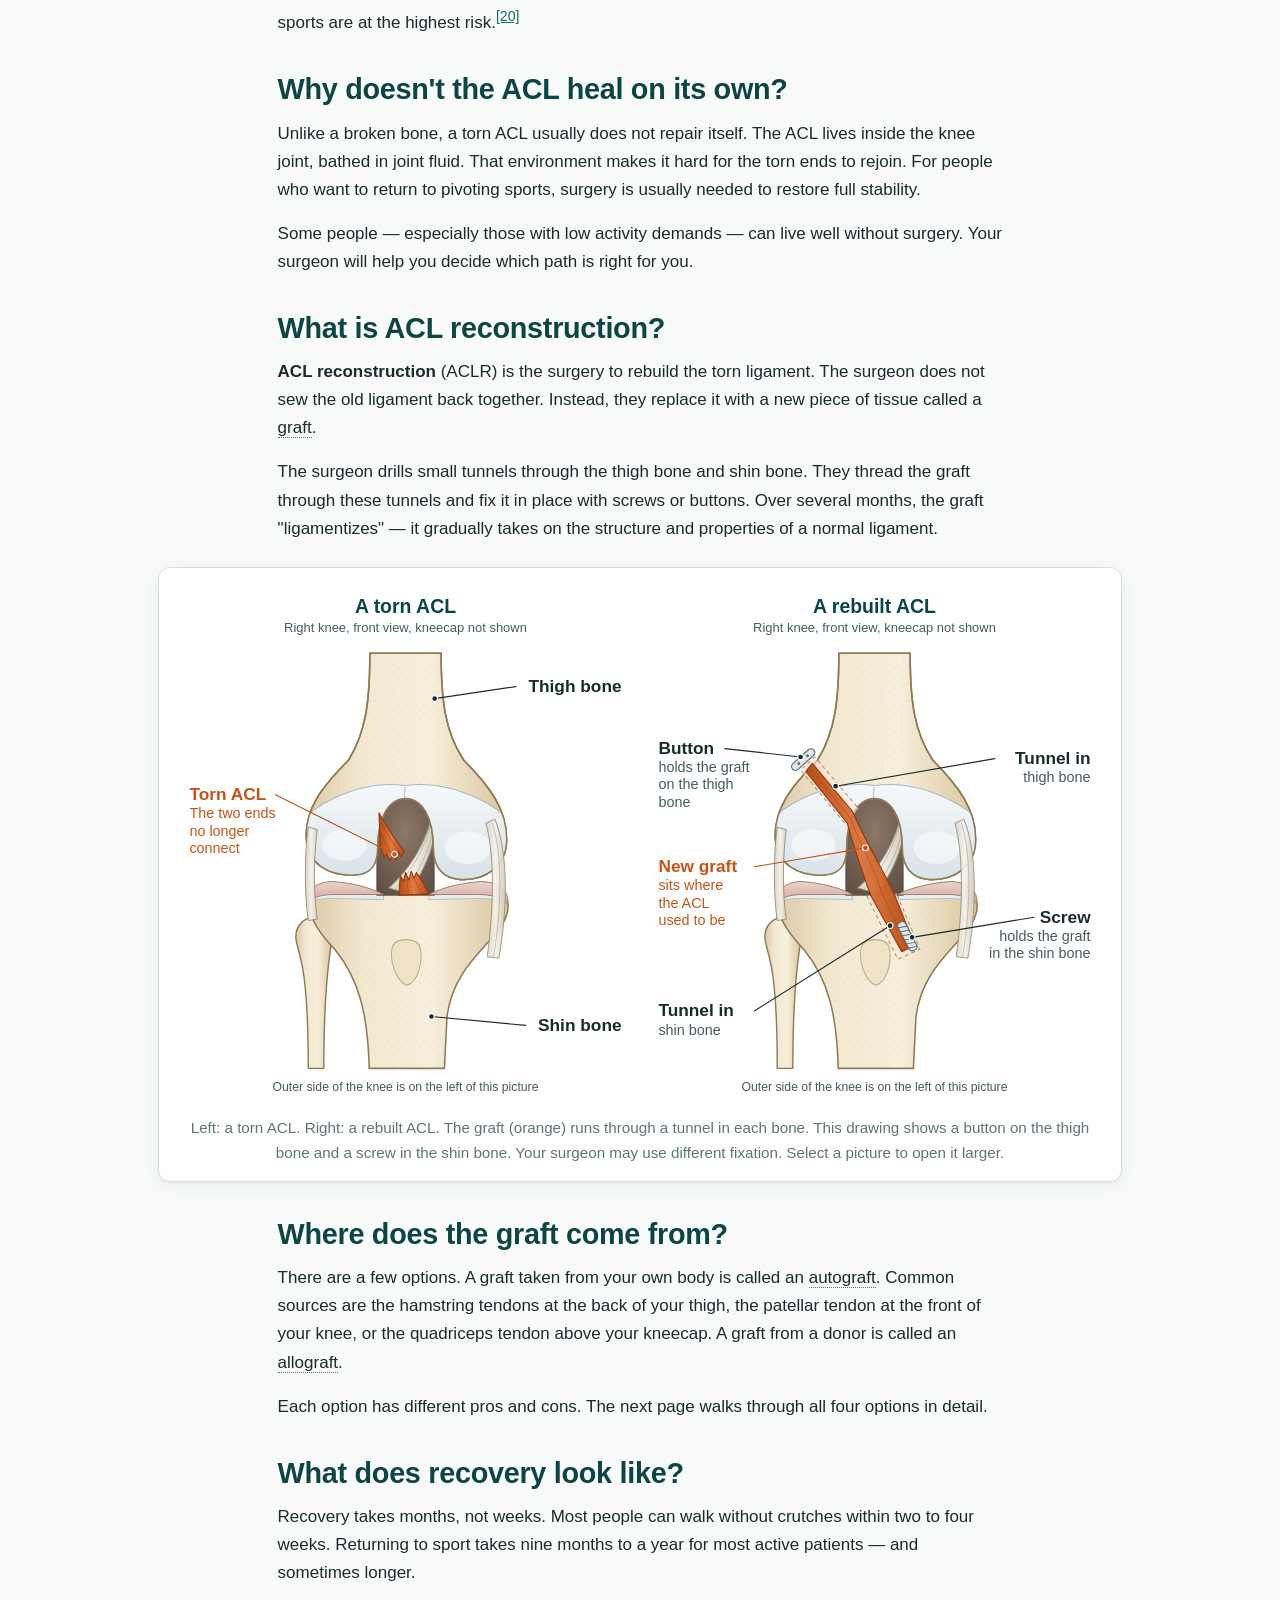
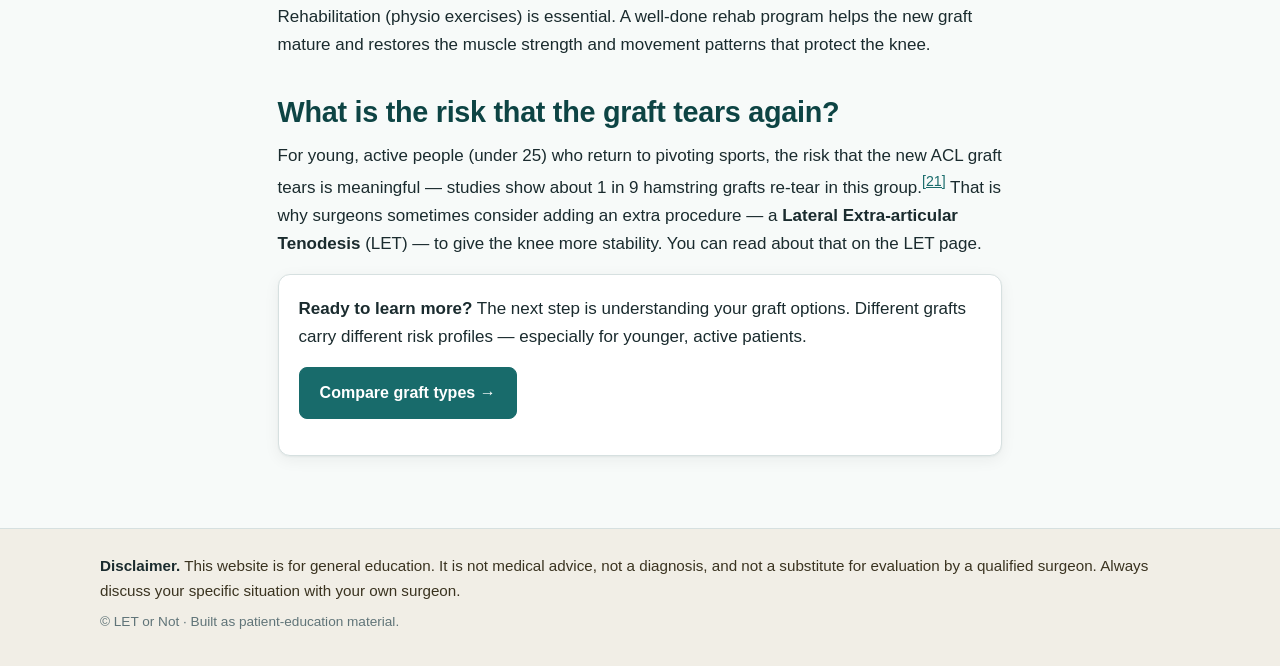
==== commit 0128928b: "Apply Codex review: align wording with EVIDENCE.md, fix accessibility Evidence wording (no new claim" ====
--- a/acl.html
+++ b/acl.html
@@ -36,9 +36,9 @@
     <p class="lead">Your ACL is one of the most important ligaments in your knee. When it tears, surgery can rebuild it. This page explains what the ACL does, how tears happen, and what reconstruction surgery involves — in plain language.</p>
 
     <figure class="figure-narrow">
-      <img src="assets/img/acl-healthy.svg" width="640" height="720"
-           alt="Front view of a right knee, slightly bent, with the kneecap removed so the inside of the joint can be seen. The thigh bone (femur) is at the top; the shin bone (tibia) and the thinner fibula are below. In the gap between the two rounded ends of the thigh bone, the ACL is shown in orange. It runs diagonally from the outer side of the thigh bone down to the front of the shin bone. The PCL crosses behind it. A meniscus cushion sits on each side of the joint, and a side ligament runs down each side of the knee.">
-      <figcaption>Front view of a right knee with the kneecap removed. The ACL (orange) runs diagonally inside the joint, from the thigh bone to the shin bone. The PCL crosses behind it.</figcaption>
+      <a class="zoom" href="assets/img/acl-healthy.svg"><img src="assets/img/acl-healthy.svg" width="640" height="720"
+           alt="Front view of a right knee, slightly bent, with the kneecap removed so the inside of the joint can be seen. The thigh bone (femur) is at the top; the shin bone (tibia) and the thinner fibula are below. In the gap between the two rounded ends of the thigh bone, the ACL is shown in orange. It runs diagonally from the outer side of the thigh bone down to the front of the shin bone. The PCL crosses behind it. A meniscus cushion sits on each side of the joint, and a side ligament runs down each side of the knee."></a>
+      <figcaption>Front view of a right knee with the kneecap removed. The ACL (orange) runs diagonally inside the joint, from the thigh bone to the shin bone. The PCL crosses behind it. Select a picture to open it larger.</figcaption>
     </figure>
 
     <h2>What is the ACL?</h2>
@@ -64,12 +64,12 @@
 
     <figure class="figure-wide">
       <div class="figure-pair">
-        <img src="assets/img/acl-torn.svg" width="640" height="720" loading="lazy"
-             alt="The same front view of a right knee with a torn ACL. The ligament is torn in the middle, leaving one frayed orange stump on the thigh bone and another on the shin bone. The two ends no longer connect.">
-        <img src="assets/img/acl-rebuilt.svg" width="640" height="720" loading="lazy"
-             alt="The same front view after ACL reconstruction. A new graft, shown in orange, passes through a tunnel in the thigh bone, crosses the joint where the old ACL was, and continues into a tunnel in the shin bone. A small button holds the graft on the outer surface of the thigh bone, and a screw holds it in the shin bone tunnel.">
+        <a class="zoom" href="assets/img/acl-torn.svg"><img src="assets/img/acl-torn.svg" width="640" height="720" loading="lazy"
+             alt="The same front view of a right knee with a torn ACL. The ligament is torn in the middle, leaving one frayed orange stump on the thigh bone and another on the shin bone. The two ends no longer connect."></a>
+        <a class="zoom" href="assets/img/acl-rebuilt.svg"><img src="assets/img/acl-rebuilt.svg" width="640" height="720" loading="lazy"
+             alt="The same front view after ACL reconstruction. A new graft, shown in orange, passes through a tunnel in the thigh bone, crosses the joint where the old ACL was, and continues into a tunnel in the shin bone. A small button holds the graft on the outer surface of the thigh bone, and a screw holds it in the shin bone tunnel."></a>
       </div>
-      <figcaption>Left: a torn ACL. Right: a rebuilt ACL. The graft (orange) runs through a tunnel in each bone. This drawing shows a button on the thigh bone and a screw in the shin bone. Your surgeon may use different fixation.</figcaption>
+      <figcaption>Left: a torn ACL. Right: a rebuilt ACL. The graft (orange) runs through a tunnel in each bone. This drawing shows a button on the thigh bone and a screw in the shin bone. Your surgeon may use different fixation. Select a picture to open it larger.</figcaption>
     </figure>
 
     <h2>Where does the graft come from?</h2>
--- a/assets/css/styles.css
+++ b/assets/css/styles.css
@@ -344,7 +344,7 @@
 .result-bucket.high { background: linear-gradient(180deg, var(--c-brand-soft), var(--c-surface)); border-color: var(--c-brand); }
 .result-bucket.high .tag { background: var(--c-brand); color: white; }
 .result-bucket.middle { background: var(--c-warn-bg); border-color: #d8b76a; }
-.result-bucket.middle .tag { background: #b08527; color: white; }
+.result-bucket.middle .tag { background: #8a6410; color: white; }
 .result-bucket.low { background: var(--c-surface-2); }
 .result-bucket.low .tag { background: var(--c-muted); color: white; }
 .result-bucket h2 { color: var(--c-ink); margin: 0.25rem 0 0.6rem; }
@@ -395,6 +395,12 @@
 figure.figure-narrow img { max-width: 520px; margin: 0 auto; }
 figure.figure-graft { padding: 0.5rem 1rem 0.75rem; }
 figure.figure-graft img { max-width: 480px; margin: 0 auto; }
+figure a.zoom { display: block; }
+#result-heading:focus { outline: none; }
+@media (max-width: 600px) {
+  figure { padding: 0.4rem 0.25rem 0.75rem; }
+  figcaption { padding: 0 0.5rem; }
+}
 .figure-pair { display: grid; grid-template-columns: 1fr; gap: 0.5rem; }
 .figure-pair img { max-width: 520px; margin: 0 auto; }
 @media (min-width: 1100px) {
@@ -429,7 +435,11 @@
 .compare tr:last-child td { border-bottom: none; }
 @media (max-width: 600px) {
   .compare, .compare thead, .compare tbody, .compare tr, .compare th, .compare td { display: block; width: 100%; }
-  .compare thead { display: none; }
+  /* Keep the column headers for screen readers; hide them visually. */
+  .compare thead {
+    position: absolute; width: 1px; height: 1px; overflow: hidden;
+    clip: rect(0 0 0 0); clip-path: inset(50%); white-space: nowrap;
+  }
   .compare tr {
     background: var(--c-surface);
     border: 1px solid var(--c-line);
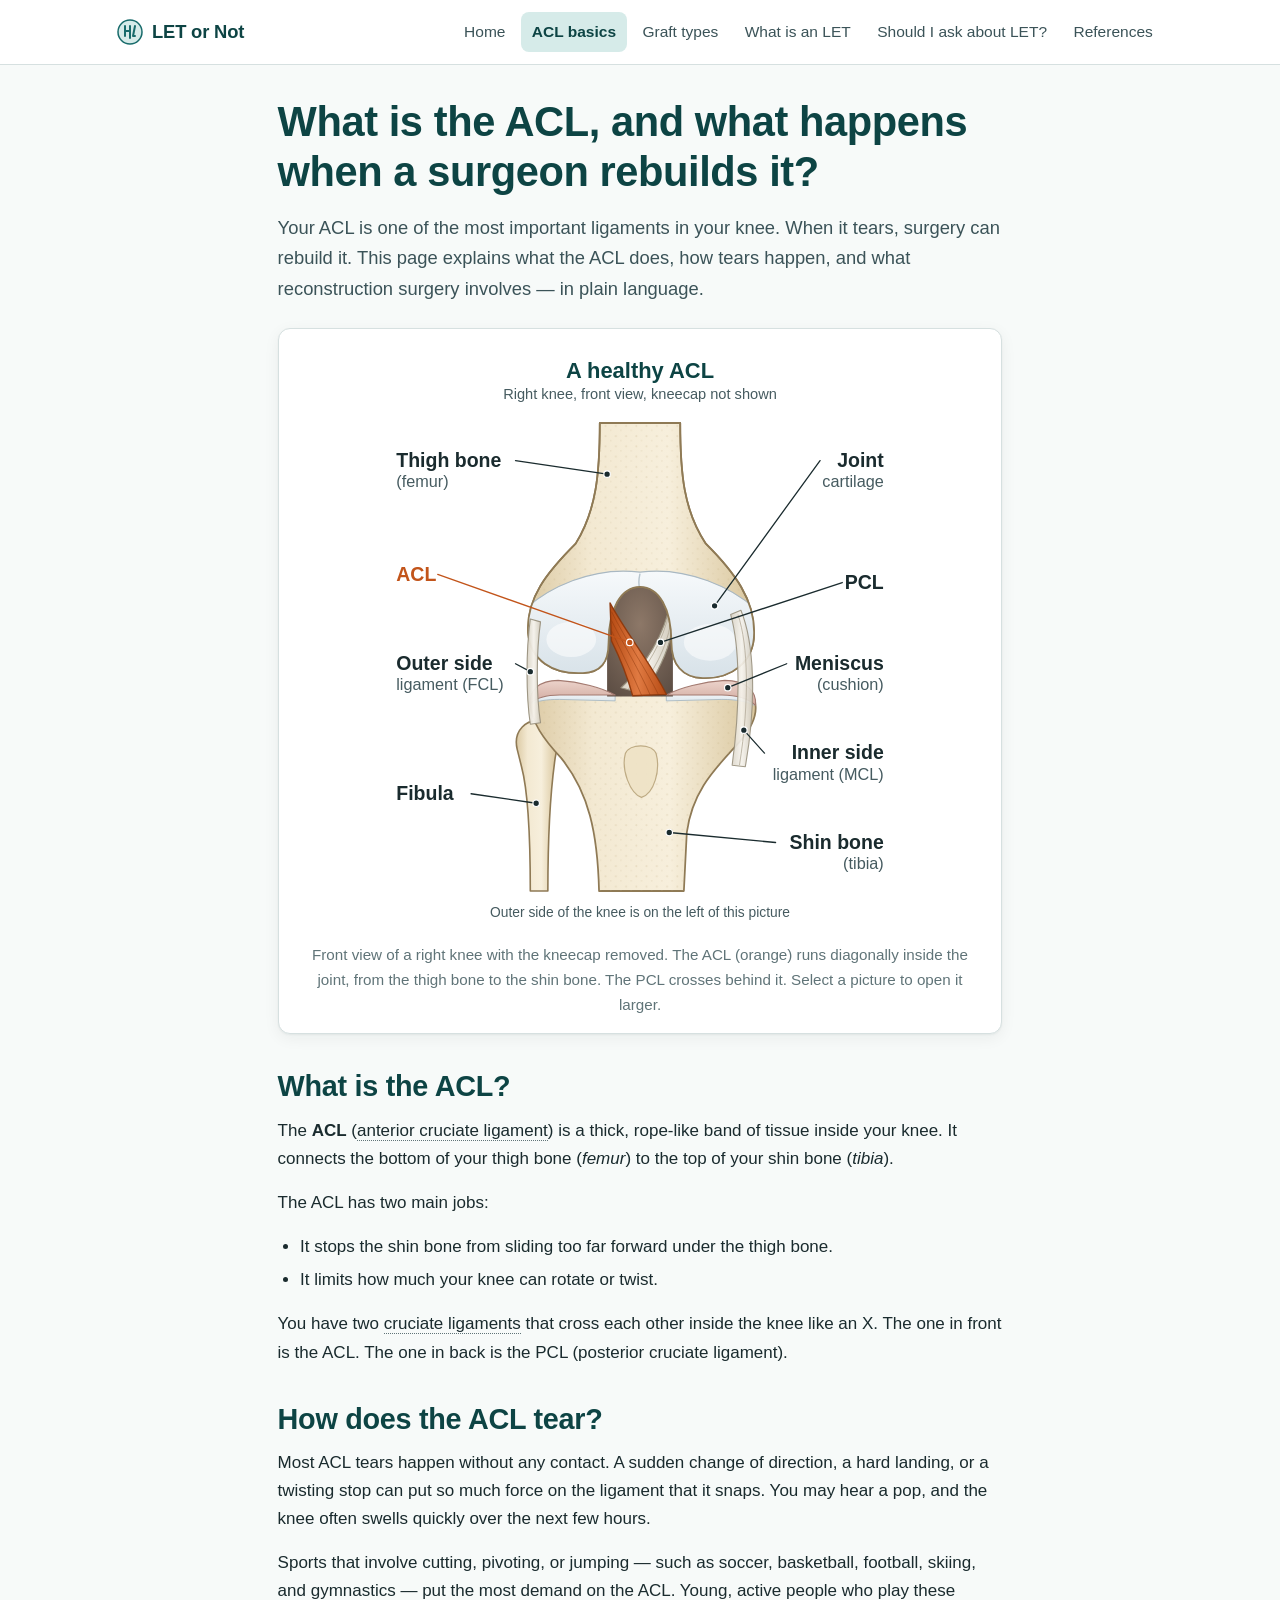
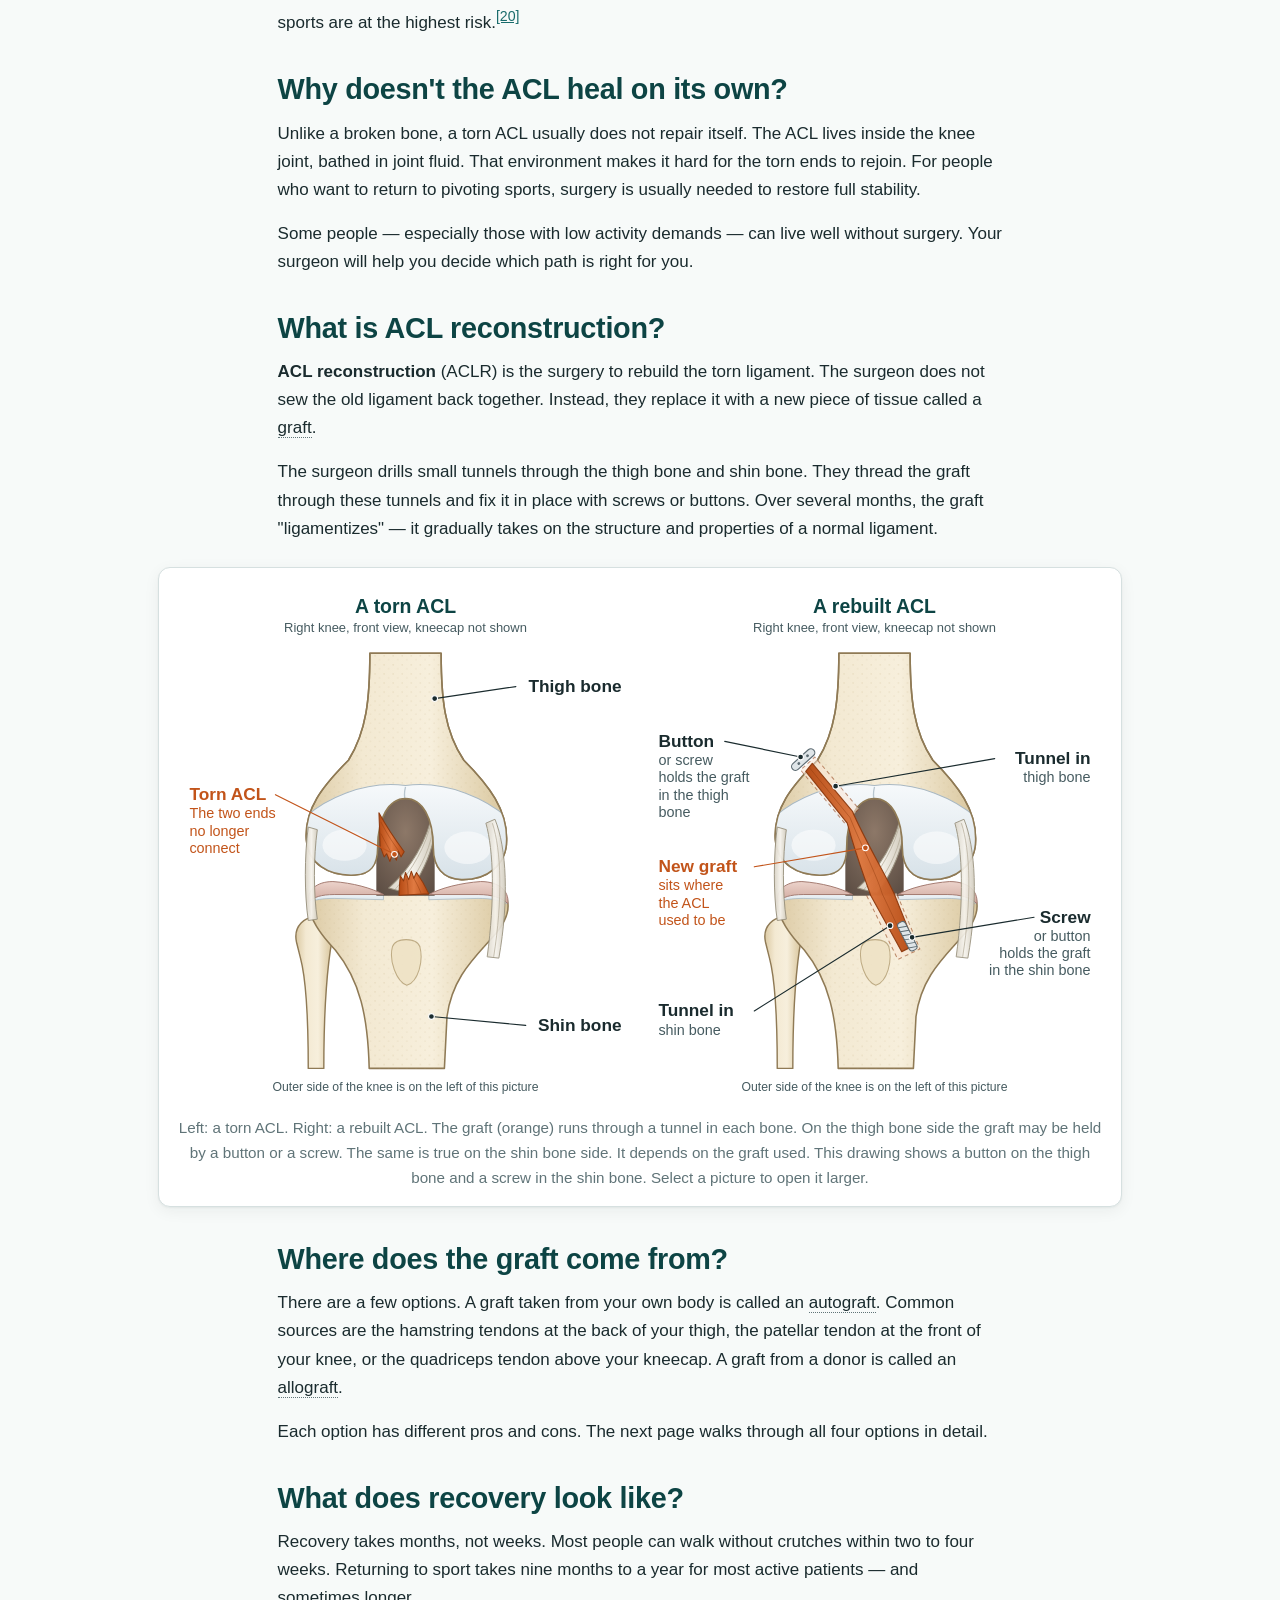
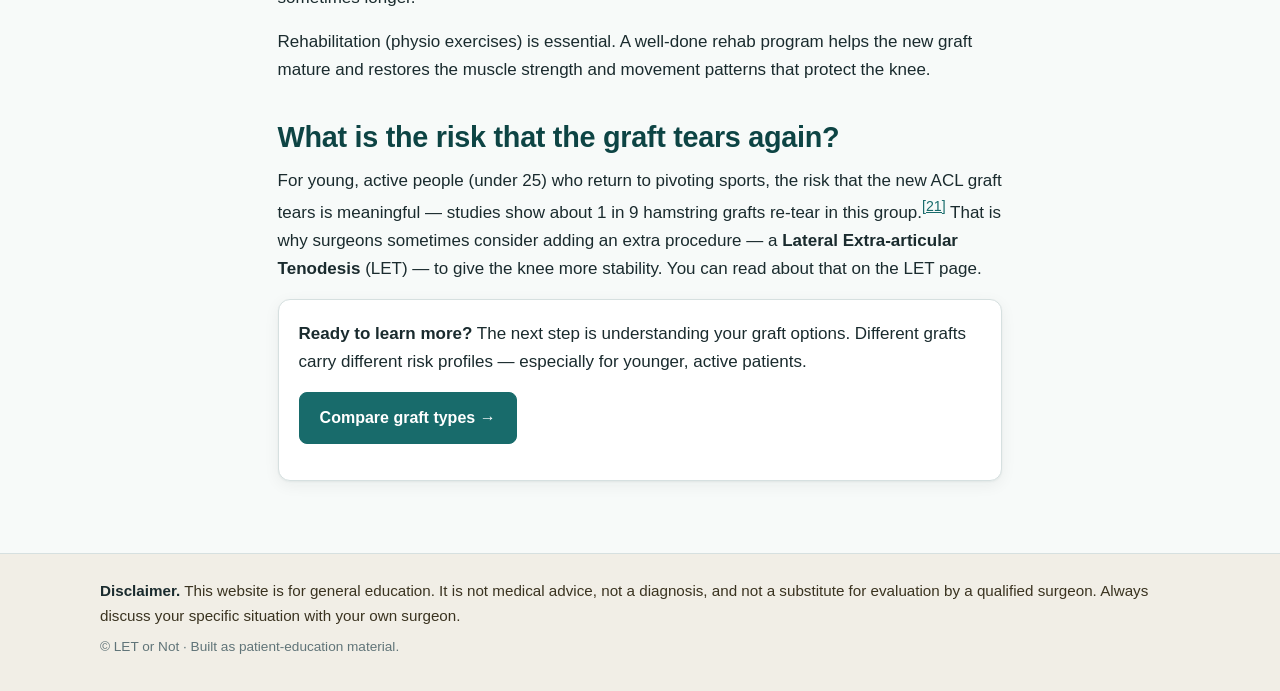
==== commit 55d853c2: "Update graft and fixation illustrations per surgeon review - Quadriceps graft: draw tendon only, wit" ====
--- a/acl.html
+++ b/acl.html
@@ -67,9 +67,9 @@
         <a class="zoom" href="assets/img/acl-torn.svg"><img src="assets/img/acl-torn.svg" width="640" height="720" loading="lazy"
              alt="The same front view of a right knee with a torn ACL. The ligament is torn in the middle, leaving one frayed orange stump on the thigh bone and another on the shin bone. The two ends no longer connect."></a>
         <a class="zoom" href="assets/img/acl-rebuilt.svg"><img src="assets/img/acl-rebuilt.svg" width="640" height="720" loading="lazy"
-             alt="The same front view after ACL reconstruction. A new graft, shown in orange, passes through a tunnel in the thigh bone, crosses the joint where the old ACL was, and continues into a tunnel in the shin bone. A small button holds the graft on the outer surface of the thigh bone, and a screw holds it in the shin bone tunnel."></a>
+             alt="The same front view after ACL reconstruction. A new graft, shown in orange, passes through a tunnel in the thigh bone, crosses the joint where the old ACL was, and continues into a tunnel in the shin bone. On each bone the graft may be held by a button or a screw, depending on the graft used. This drawing shows a button on the outer surface of the thigh bone and a screw in the shin bone tunnel."></a>
       </div>
-      <figcaption>Left: a torn ACL. Right: a rebuilt ACL. The graft (orange) runs through a tunnel in each bone. This drawing shows a button on the thigh bone and a screw in the shin bone. Your surgeon may use different fixation. Select a picture to open it larger.</figcaption>
+      <figcaption>Left: a torn ACL. Right: a rebuilt ACL. The graft (orange) runs through a tunnel in each bone. On the thigh bone side the graft may be held by a button or a screw. The same is true on the shin bone side. It depends on the graft used. This drawing shows a button on the thigh bone and a screw in the shin bone. Select a picture to open it larger.</figcaption>
     </figure>
 
     <h2>Where does the graft come from?</h2>
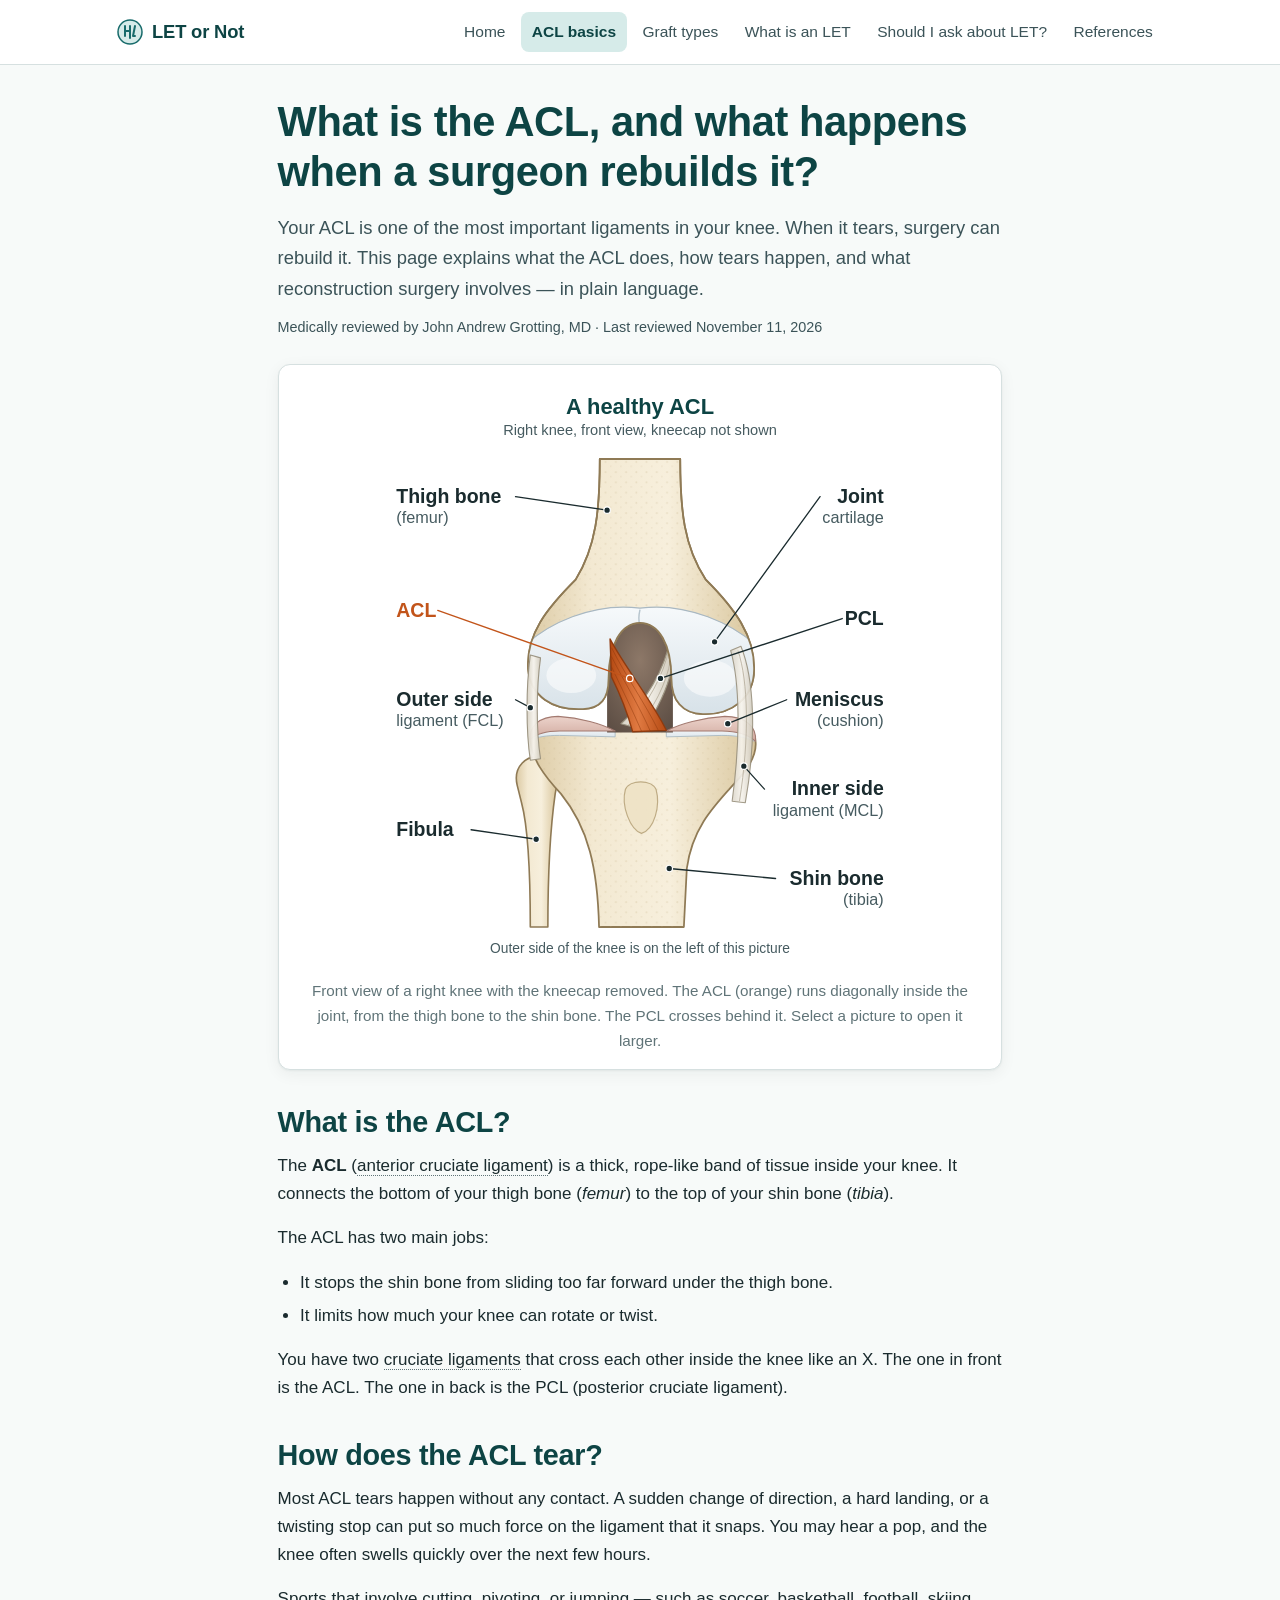
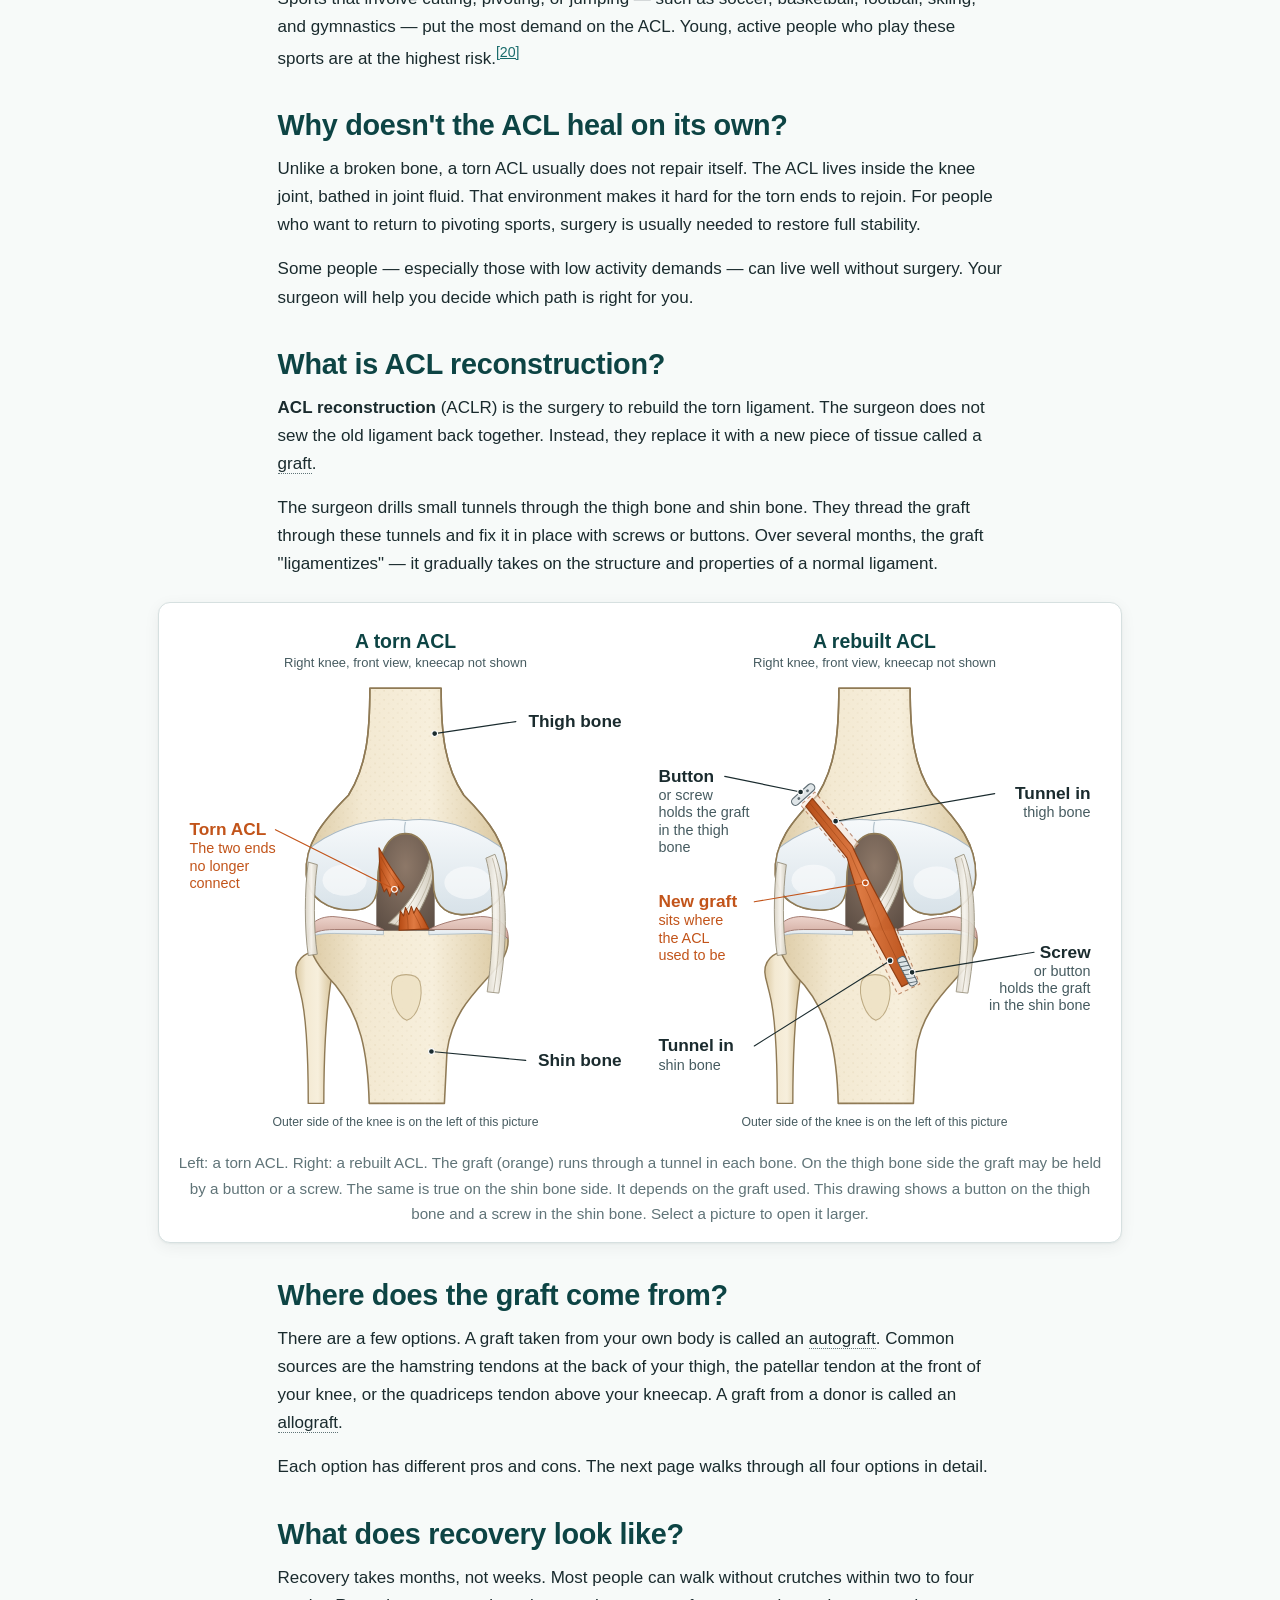
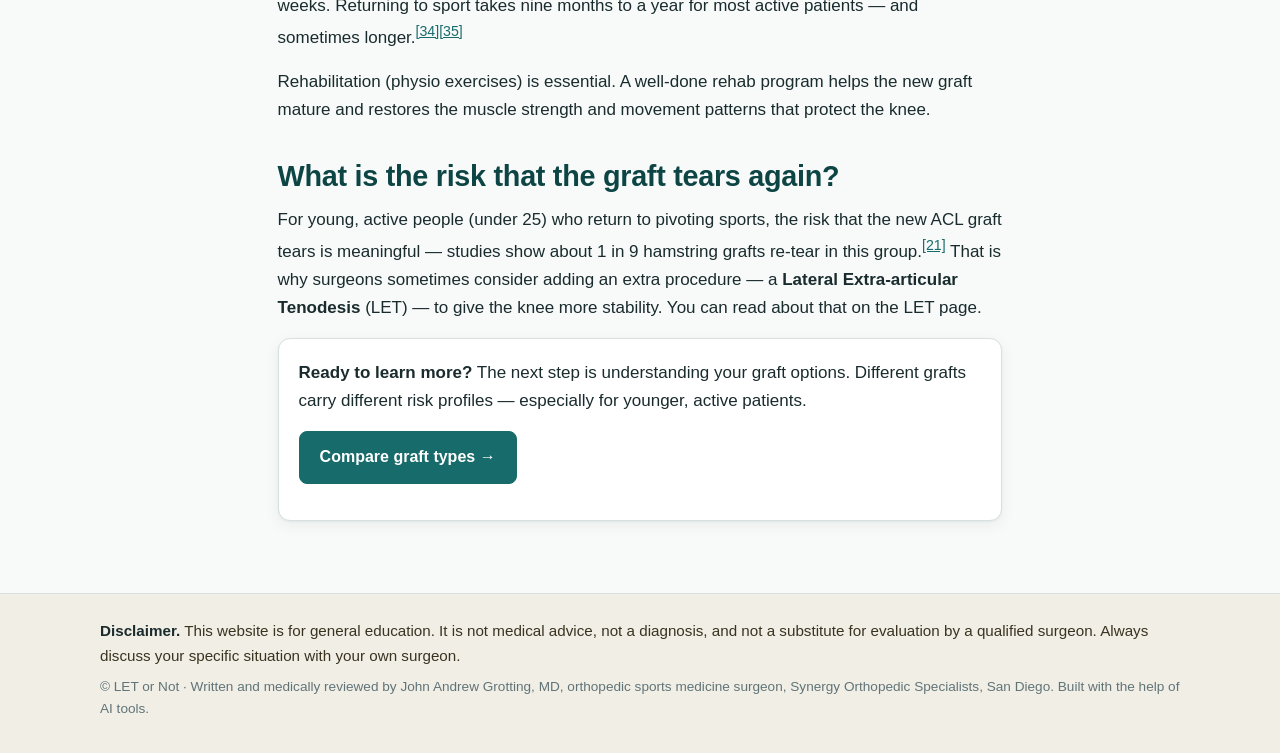
==== commit d1e9efba: "Add author and reviewer, search metadata, sourced citations, research updates section - Name John An" ====
--- a/acl.html
+++ b/acl.html
@@ -4,7 +4,73 @@
   <meta charset="utf-8">
   <meta name="viewport" content="width=device-width, initial-scale=1">
   <meta name="description" content="Plain-language explanation of what the ACL is, how it tears, and what ACL reconstruction surgery involves.">
-  <title>What is the ACL? · LET or Not</title>
+  <title>What is the ACL and how is it rebuilt? · LET or Not</title>
+  <link rel="canonical" href="https://letornot.com/acl.html">
+  <meta name="author" content="John Andrew Grotting, MD">
+  <meta property="og:type" content="website">
+  <meta property="og:site_name" content="LET or Not">
+  <meta property="og:title" content="What is the ACL and how is it rebuilt?">
+  <meta property="og:description" content="Plain-language explanation of what the ACL is, how it tears, and what ACL reconstruction surgery involves.">
+  <meta property="og:url" content="https://letornot.com/acl.html">
+  <meta property="og:image" content="https://letornot.com/assets/img/acl-tear-hero.jpg">
+  <meta name="twitter:card" content="summary">
+  <script type="application/ld+json">
+{
+  "@context": "https://schema.org",
+  "@type": "MedicalWebPage",
+  "name": "What is the ACL, and what happens when a surgeon rebuilds it?",
+  "description": "Plain-language explanation of what the ACL is, how it tears, and what ACL reconstruction surgery involves.",
+  "url": "https://letornot.com/acl.html",
+  "inLanguage": "en",
+  "lastReviewed": "2026-11-11",
+  "dateModified": "2026-11-11",
+  "author": {
+    "@type": "Person",
+    "name": "John Andrew Grotting",
+    "honorificSuffix": "MD",
+    "jobTitle": "Orthopedic sports medicine surgeon",
+    "worksFor": {
+      "@type": "MedicalOrganization",
+      "name": "Synergy Orthopedic Specialists",
+      "address": {
+        "@type": "PostalAddress",
+        "addressLocality": "San Diego",
+        "addressRegion": "CA",
+        "addressCountry": "US"
+      }
+    }
+  },
+  "reviewedBy": {
+    "@type": "Person",
+    "name": "John Andrew Grotting",
+    "honorificSuffix": "MD",
+    "jobTitle": "Orthopedic sports medicine surgeon",
+    "worksFor": {
+      "@type": "MedicalOrganization",
+      "name": "Synergy Orthopedic Specialists",
+      "address": {
+        "@type": "PostalAddress",
+        "addressLocality": "San Diego",
+        "addressRegion": "CA",
+        "addressCountry": "US"
+      }
+    }
+  },
+  "audience": {
+    "@type": "PeopleAudience",
+    "audienceType": "Patients"
+  },
+  "about": {
+    "@type": "MedicalProcedure",
+    "name": "Lateral extra-articular tenodesis with anterior cruciate ligament reconstruction"
+  },
+  "isPartOf": {
+    "@type": "WebSite",
+    "name": "LET or Not",
+    "url": "https://letornot.com/"
+  }
+}
+  </script>
   <link rel="stylesheet" href="assets/css/styles.css">
   <link rel="icon" href="assets/img/favicon.svg" type="image/svg+xml">
 </head>
@@ -34,6 +100,7 @@
   <main id="main">
     <h1>What is the ACL, and what happens when a surgeon rebuilds it?</h1>
     <p class="lead">Your ACL is one of the most important ligaments in your knee. When it tears, surgery can rebuild it. This page explains what the ACL does, how tears happen, and what reconstruction surgery involves — in plain language.</p>
+    <p class="byline">Medically reviewed by John Andrew Grotting, MD &middot; Last reviewed <time datetime="2026-11-11">November 11, 2026</time></p>
 
     <figure class="figure-narrow">
       <a class="zoom" href="assets/img/acl-healthy.svg"><img src="assets/img/acl-healthy.svg" width="640" height="720"
@@ -77,7 +144,7 @@
     <p>Each option has different pros and cons. The next page walks through all four options in detail.</p>
 
     <h2>What does recovery look like?</h2>
-    <p>Recovery takes months, not weeks. Most people can walk without crutches within two to four weeks. Returning to sport takes nine months to a year for most active patients — and sometimes longer.</p>
+    <p>Recovery takes months, not weeks. Most people can walk without crutches within two to four weeks. Returning to sport takes nine months to a year for most active patients — and sometimes longer.<sup><a href="references.html#ref-34">[34]</a></sup><sup><a href="references.html#ref-35">[35]</a></sup></p>
     <p>Rehabilitation (physio exercises) is essential. A well-done rehab program helps the new graft mature and restores the muscle strength and movement patterns that protect the knee.</p>
 
     <h2>What is the risk that the graft tears again?</h2>
@@ -92,7 +159,7 @@
   <footer class="site-footer">
     <div class="wrap">
       <p><strong>Disclaimer.</strong> This website is for general education. It is not medical advice, not a diagnosis, and not a substitute for evaluation by a qualified surgeon. Always discuss your specific situation with your own surgeon.</p>
-      <p class="small">&copy; LET or Not &middot; Built as patient-education material.</p>
+      <p class="small">&copy; LET or Not &middot; Written and medically reviewed by John Andrew Grotting, MD, orthopedic sports medicine surgeon, Synergy Orthopedic Specialists, San Diego. Built with the help of AI tools.</p>
     </div>
   </footer>
 </body>
--- a/assets/css/styles.css
+++ b/assets/css/styles.css
@@ -531,3 +531,23 @@
   body { background: white; }
   .card, .result-bucket, figure { box-shadow: none; }
 }
+
+/* Author / reviewer line */
+.byline { font-size: 0.9rem; color: var(--c-ink-2, #465b60); margin-top: -0.25rem; }
+
+/* Research updates: a row of cards the reader scrolls sideways. No auto-motion. */
+.updates-row {
+  list-style: none; margin: 1rem 0; padding: 0.25rem 0.25rem 1rem;
+  display: flex; gap: 1rem; overflow-x: auto;
+  scroll-snap-type: x proximity; -webkit-overflow-scrolling: touch;
+}
+.updates-row:focus-visible { outline: 3px solid #186b6b; outline-offset: 2px; }
+.update-card {
+  flex: 0 0 min(85%, 380px); scroll-snap-align: start;
+  background: var(--c-surface, #fff); border: 1px solid #d5e0e0;
+  border-radius: 12px; padding: 1rem 1.1rem;
+}
+.update-card h3 { font-size: 1.05rem; margin: 0.25rem 0 0.5rem; line-height: 1.3; }
+.update-meta { font-size: 0.85rem; color: #465b60; margin: 0; }
+.update-comment { background: #eef6f5; border-left: 3px solid #186b6b; padding: 0.5rem 0.75rem; border-radius: 4px; }
+.update-verified { font-size: 0.85rem; color: #465b60; margin-bottom: 0; }
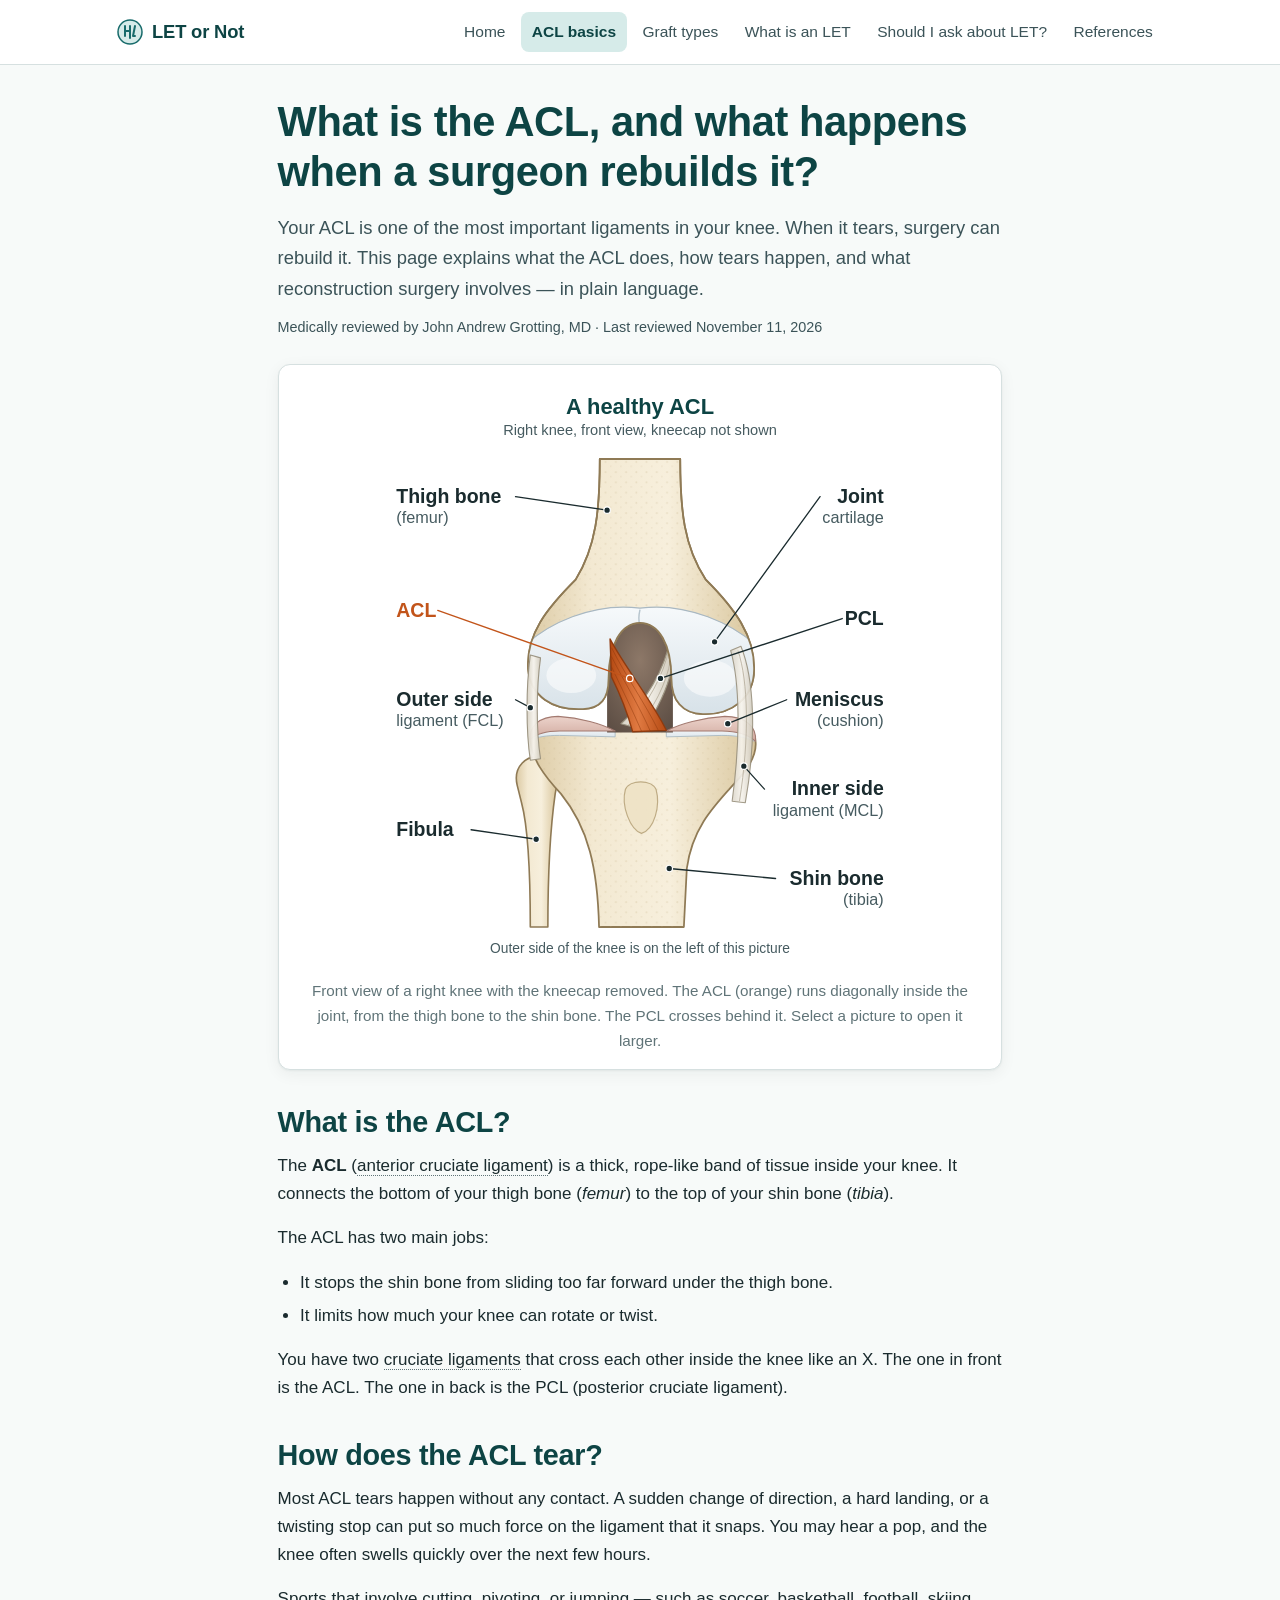
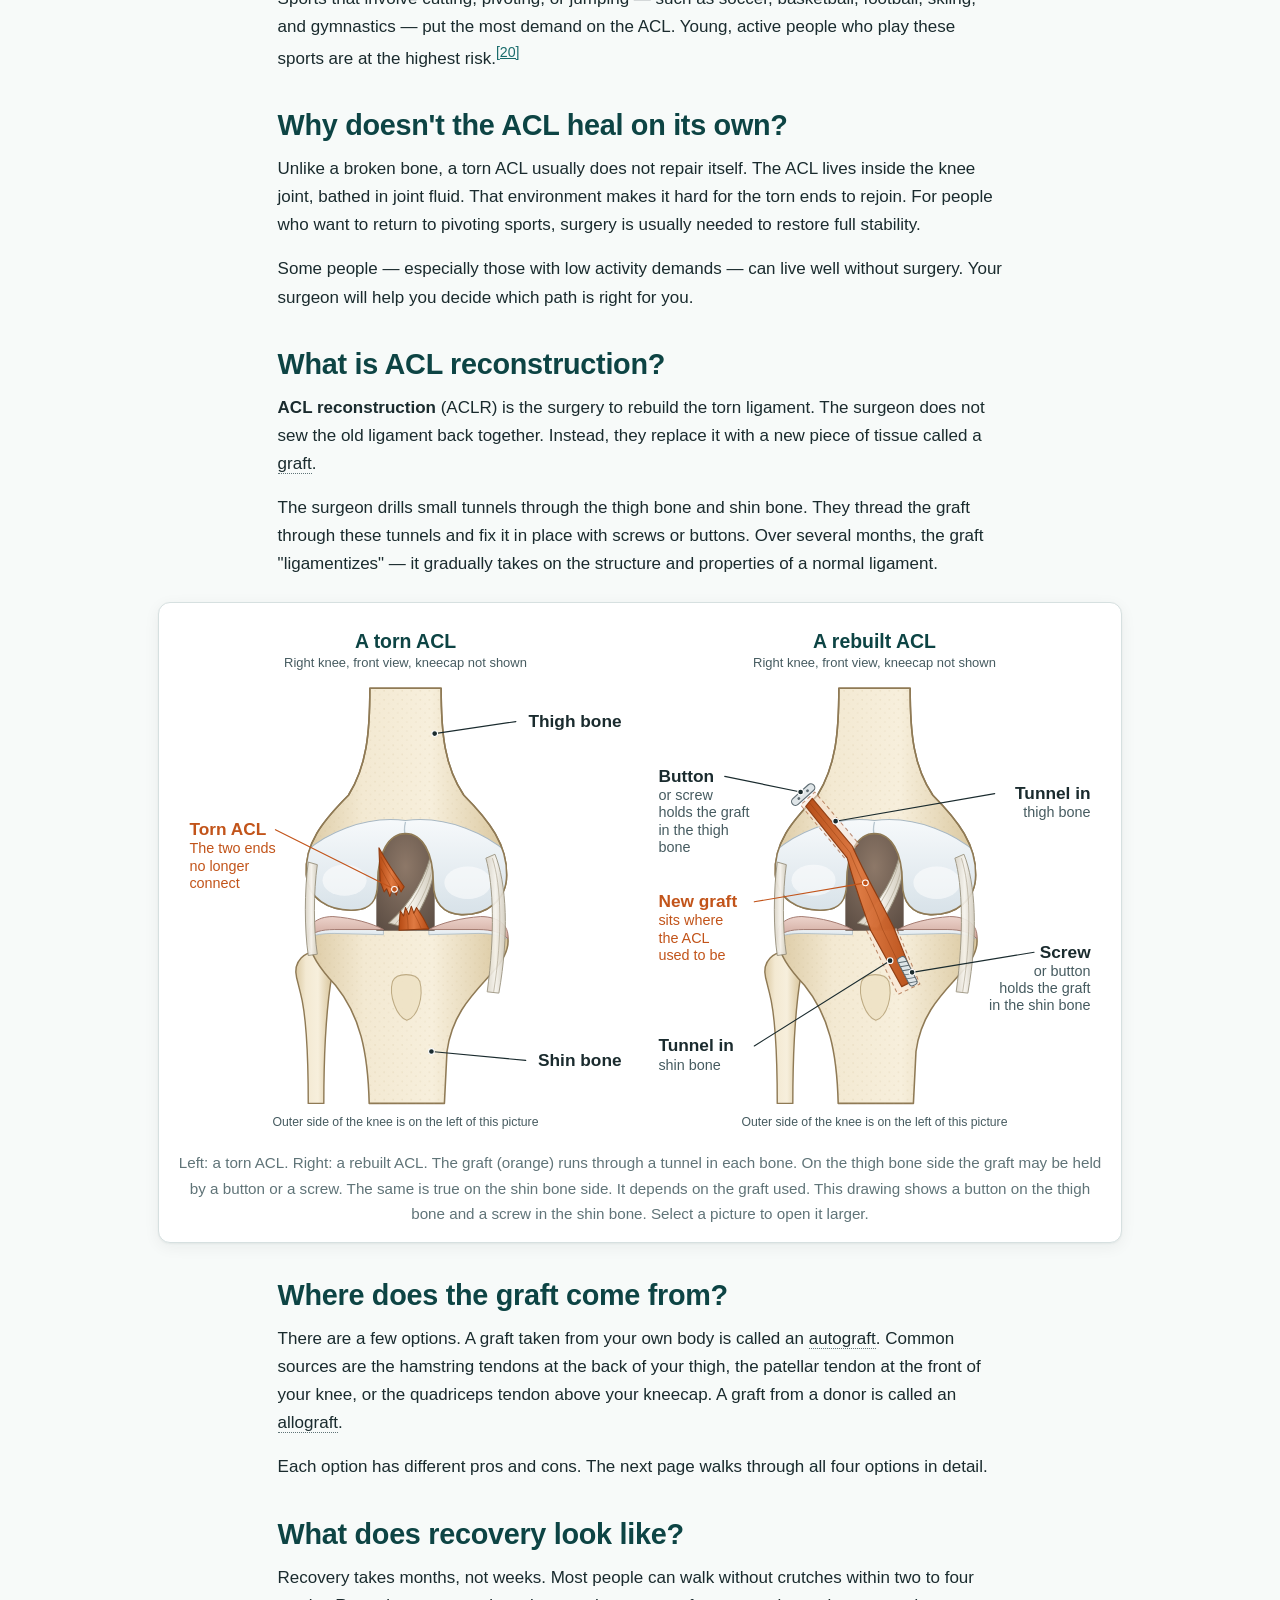
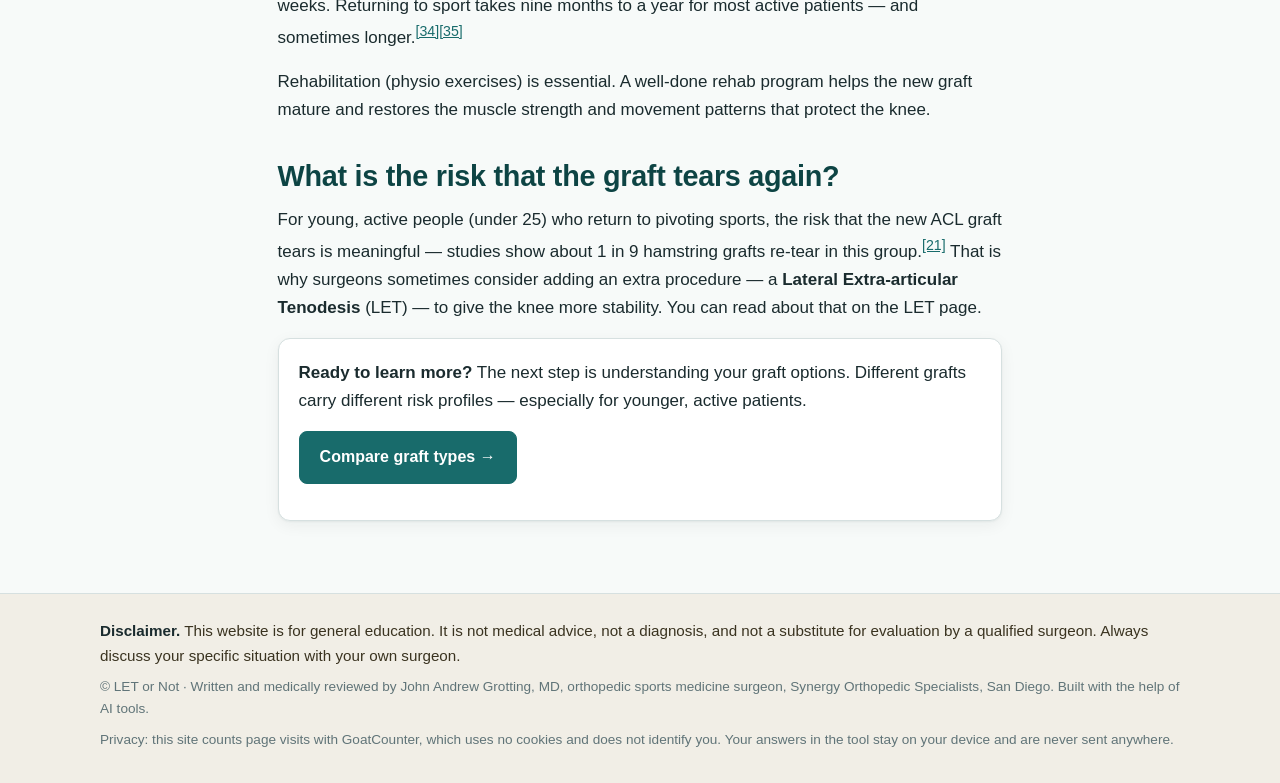
==== commit fe2676c1: "Add GoatCounter visit counting and a privacy line Cookieless page-visit counter on every page, with " ====
--- a/acl.html
+++ b/acl.html
@@ -160,7 +160,10 @@
     <div class="wrap">
       <p><strong>Disclaimer.</strong> This website is for general education. It is not medical advice, not a diagnosis, and not a substitute for evaluation by a qualified surgeon. Always discuss your specific situation with your own surgeon.</p>
       <p class="small">&copy; LET or Not &middot; Written and medically reviewed by John Andrew Grotting, MD, orthopedic sports medicine surgeon, Synergy Orthopedic Specialists, San Diego. Built with the help of AI tools.</p>
+      <p class="small">Privacy: this site counts page visits with GoatCounter, which uses no cookies and does not identify you. Your answers in the tool stay on your device and are never sent anywhere.</p>
     </div>
   </footer>
+  <script data-goatcounter="https://letornot.goatcounter.com/count"
+          async src="https://gc.zgo.at/count.js"></script>
 </body>
 </html>
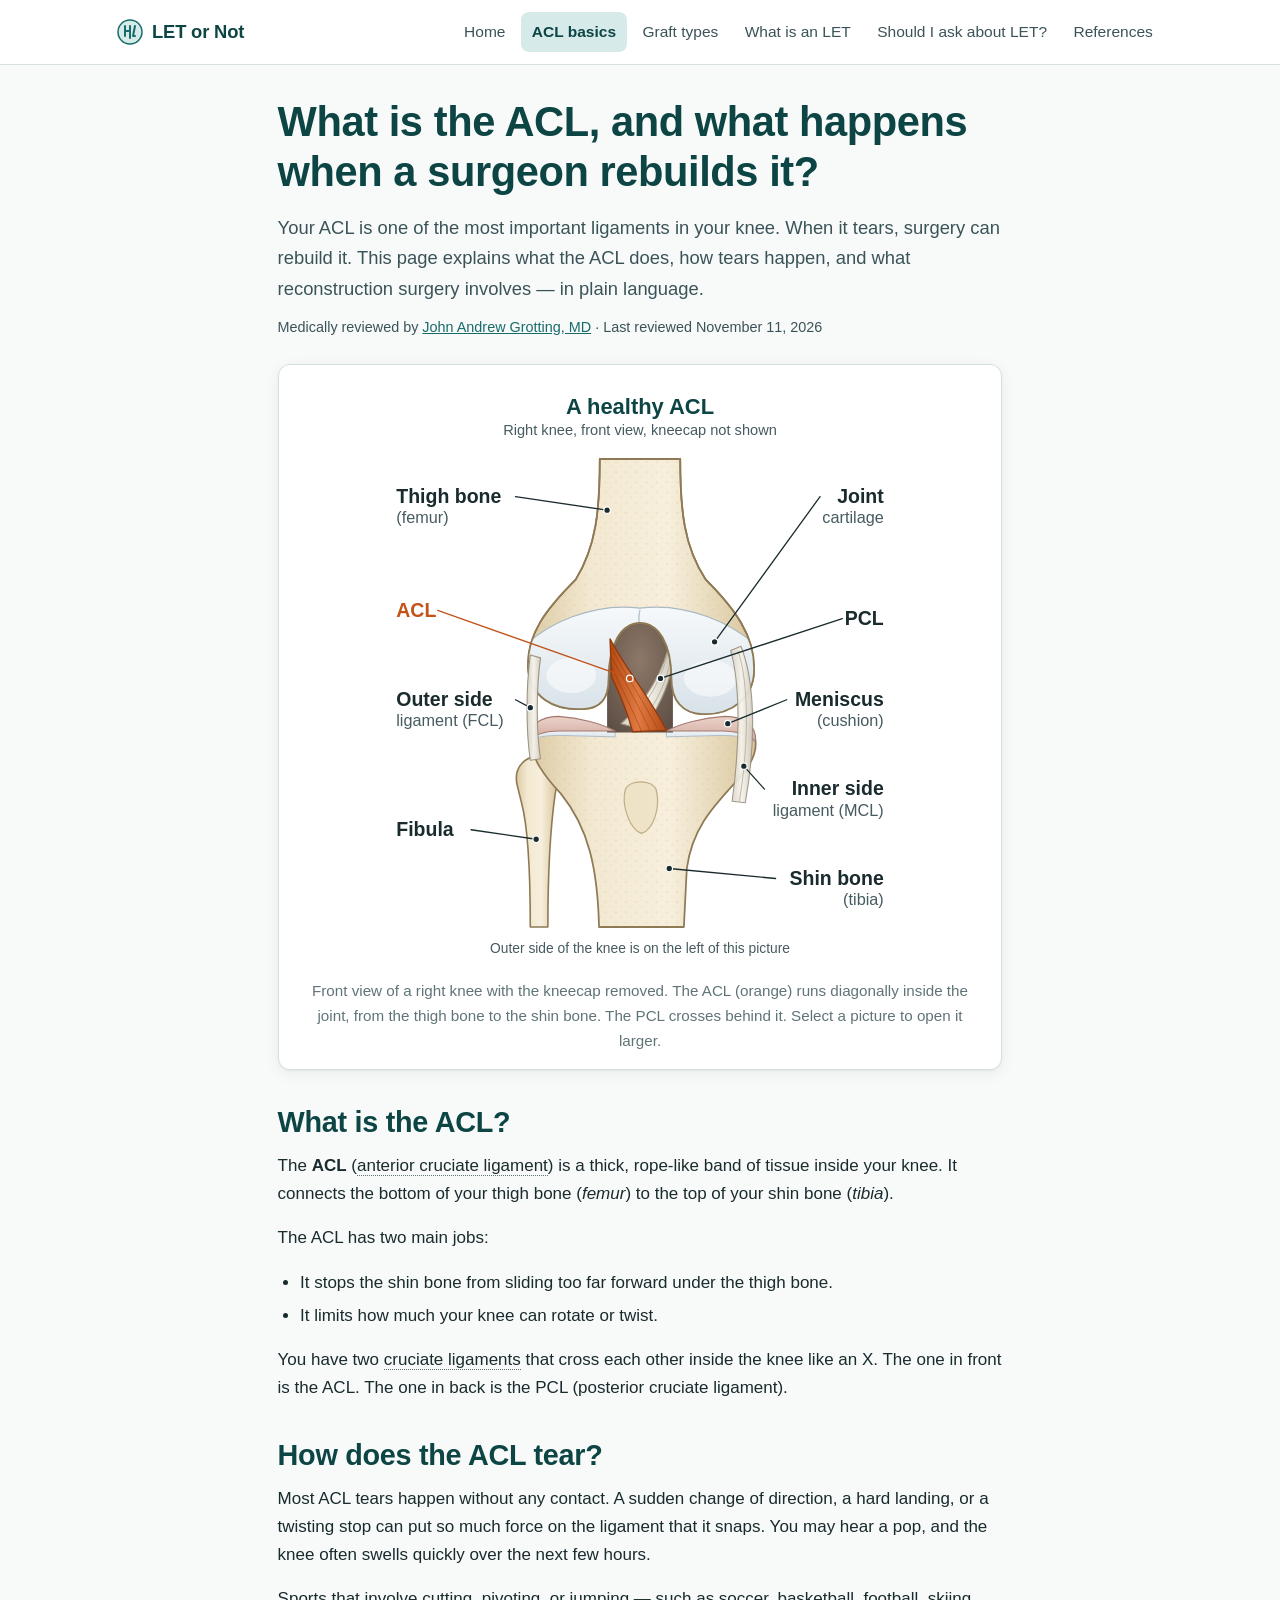
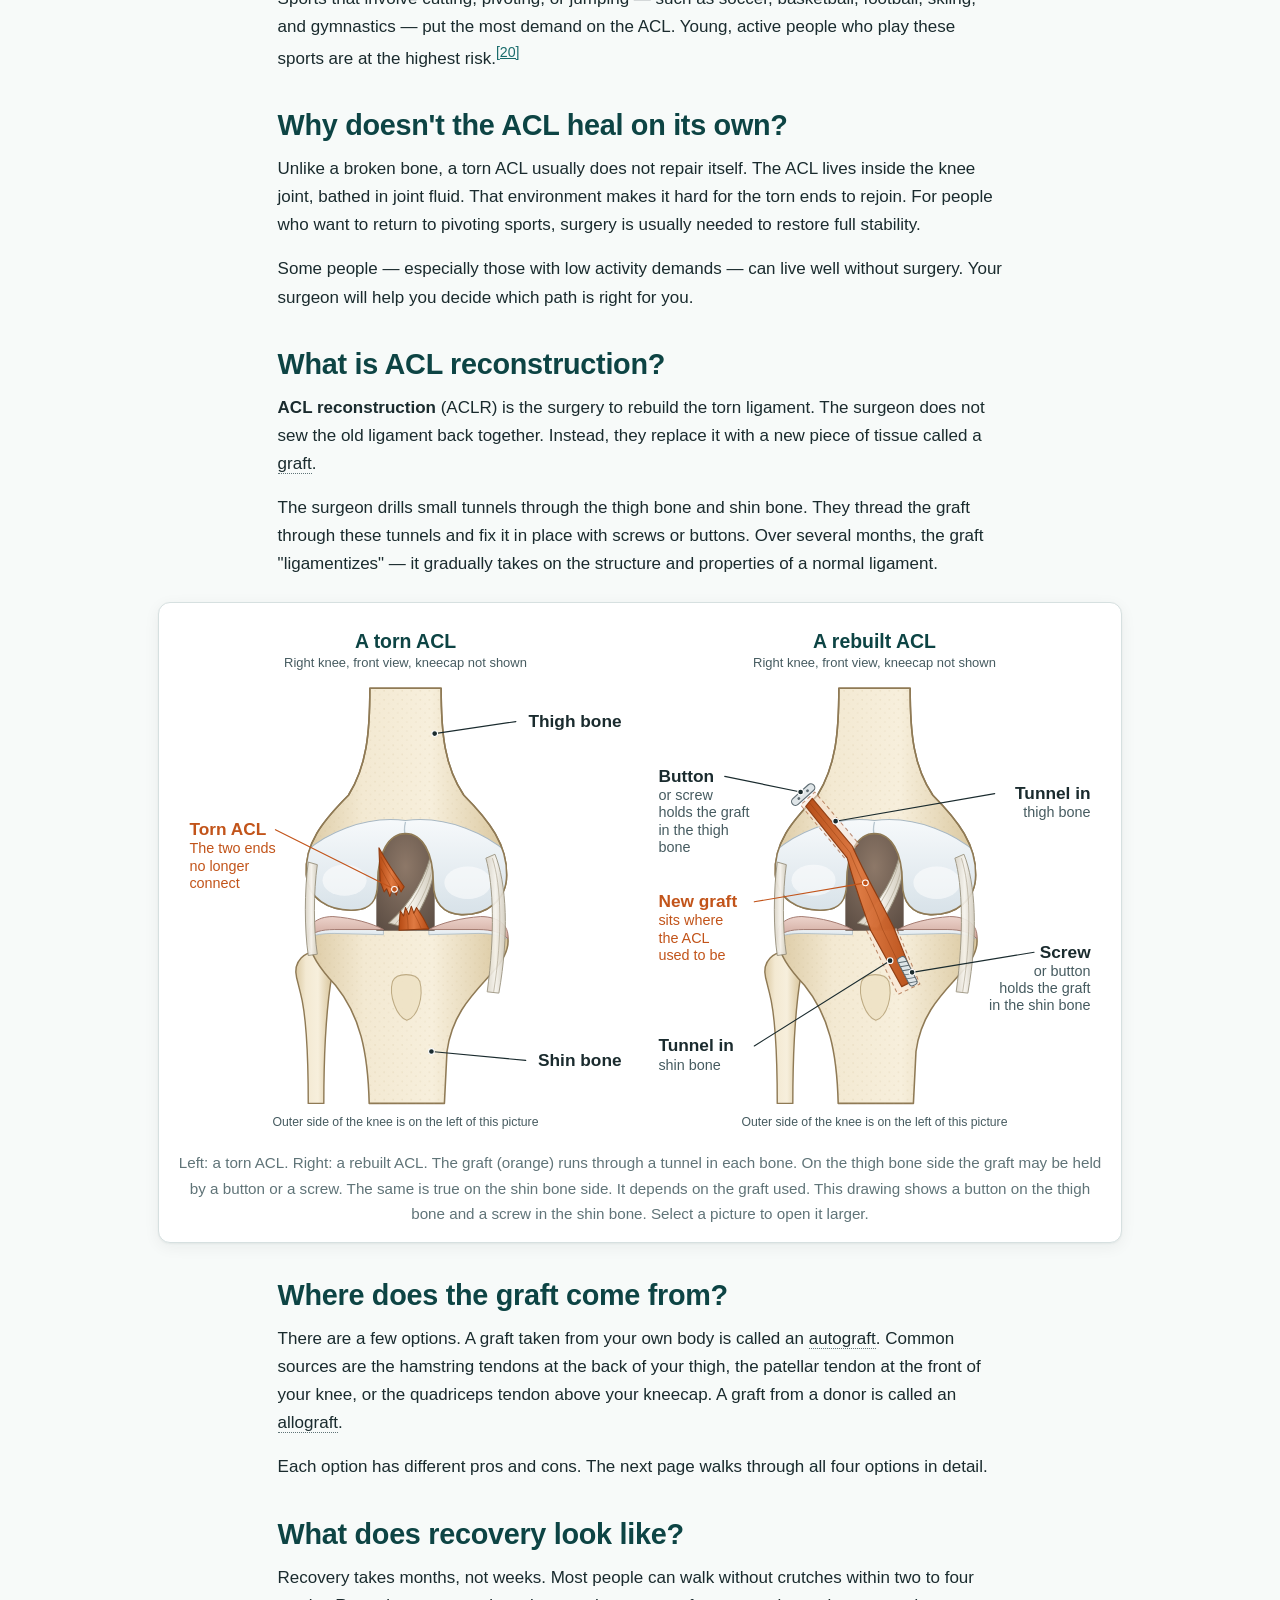
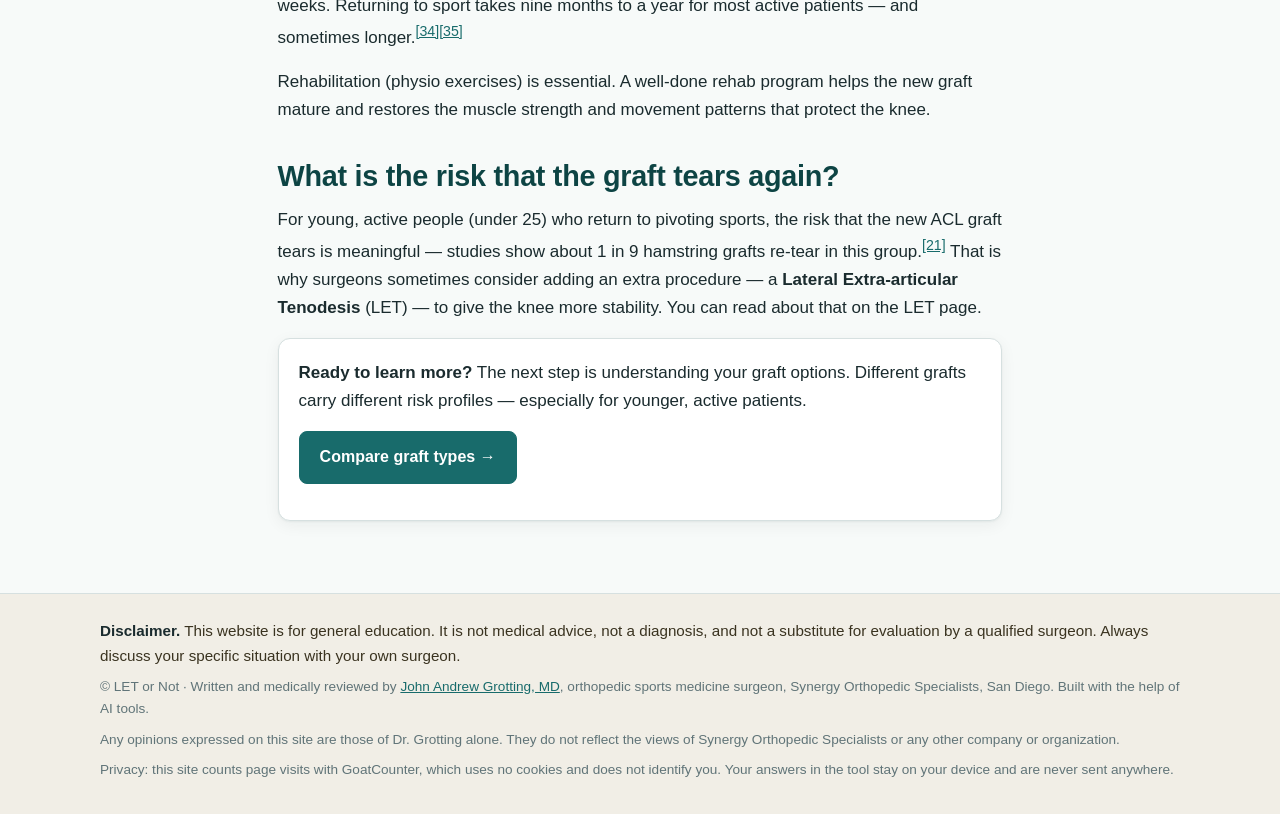
==== commit 6c420926: "Link author name to his practice site and add an opinions disclaimer Co-Authored-By: Claude Fable 5." ====
--- a/acl.html
+++ b/acl.html
@@ -27,6 +27,7 @@
   "author": {
     "@type": "Person",
     "name": "John Andrew Grotting",
+    "url": "https://www.sandiegoshouldersurgeon.com",
     "honorificSuffix": "MD",
     "jobTitle": "Orthopedic sports medicine surgeon",
     "worksFor": {
@@ -43,6 +44,7 @@
   "reviewedBy": {
     "@type": "Person",
     "name": "John Andrew Grotting",
+    "url": "https://www.sandiegoshouldersurgeon.com",
     "honorificSuffix": "MD",
     "jobTitle": "Orthopedic sports medicine surgeon",
     "worksFor": {
@@ -100,7 +102,7 @@
   <main id="main">
     <h1>What is the ACL, and what happens when a surgeon rebuilds it?</h1>
     <p class="lead">Your ACL is one of the most important ligaments in your knee. When it tears, surgery can rebuild it. This page explains what the ACL does, how tears happen, and what reconstruction surgery involves — in plain language.</p>
-    <p class="byline">Medically reviewed by John Andrew Grotting, MD &middot; Last reviewed <time datetime="2026-11-11">November 11, 2026</time></p>
+    <p class="byline">Medically reviewed by <a href="https://www.sandiegoshouldersurgeon.com" target="_blank" rel="noopener">John Andrew Grotting, MD</a> &middot; Last reviewed <time datetime="2026-11-11">November 11, 2026</time></p>
 
     <figure class="figure-narrow">
       <a class="zoom" href="assets/img/acl-healthy.svg"><img src="assets/img/acl-healthy.svg" width="640" height="720"
@@ -159,7 +161,8 @@
   <footer class="site-footer">
     <div class="wrap">
       <p><strong>Disclaimer.</strong> This website is for general education. It is not medical advice, not a diagnosis, and not a substitute for evaluation by a qualified surgeon. Always discuss your specific situation with your own surgeon.</p>
-      <p class="small">&copy; LET or Not &middot; Written and medically reviewed by John Andrew Grotting, MD, orthopedic sports medicine surgeon, Synergy Orthopedic Specialists, San Diego. Built with the help of AI tools.</p>
+      <p class="small">&copy; LET or Not &middot; Written and medically reviewed by <a href="https://www.sandiegoshouldersurgeon.com" target="_blank" rel="noopener">John Andrew Grotting, MD</a>, orthopedic sports medicine surgeon, Synergy Orthopedic Specialists, San Diego. Built with the help of AI tools.</p>
+      <p class="small">Any opinions expressed on this site are those of Dr. Grotting alone. They do not reflect the views of Synergy Orthopedic Specialists or any other company or organization.</p>
       <p class="small">Privacy: this site counts page visits with GoatCounter, which uses no cookies and does not identify you. Your answers in the tool stay on your device and are never sent anywhere.</p>
     </div>
   </footer>
